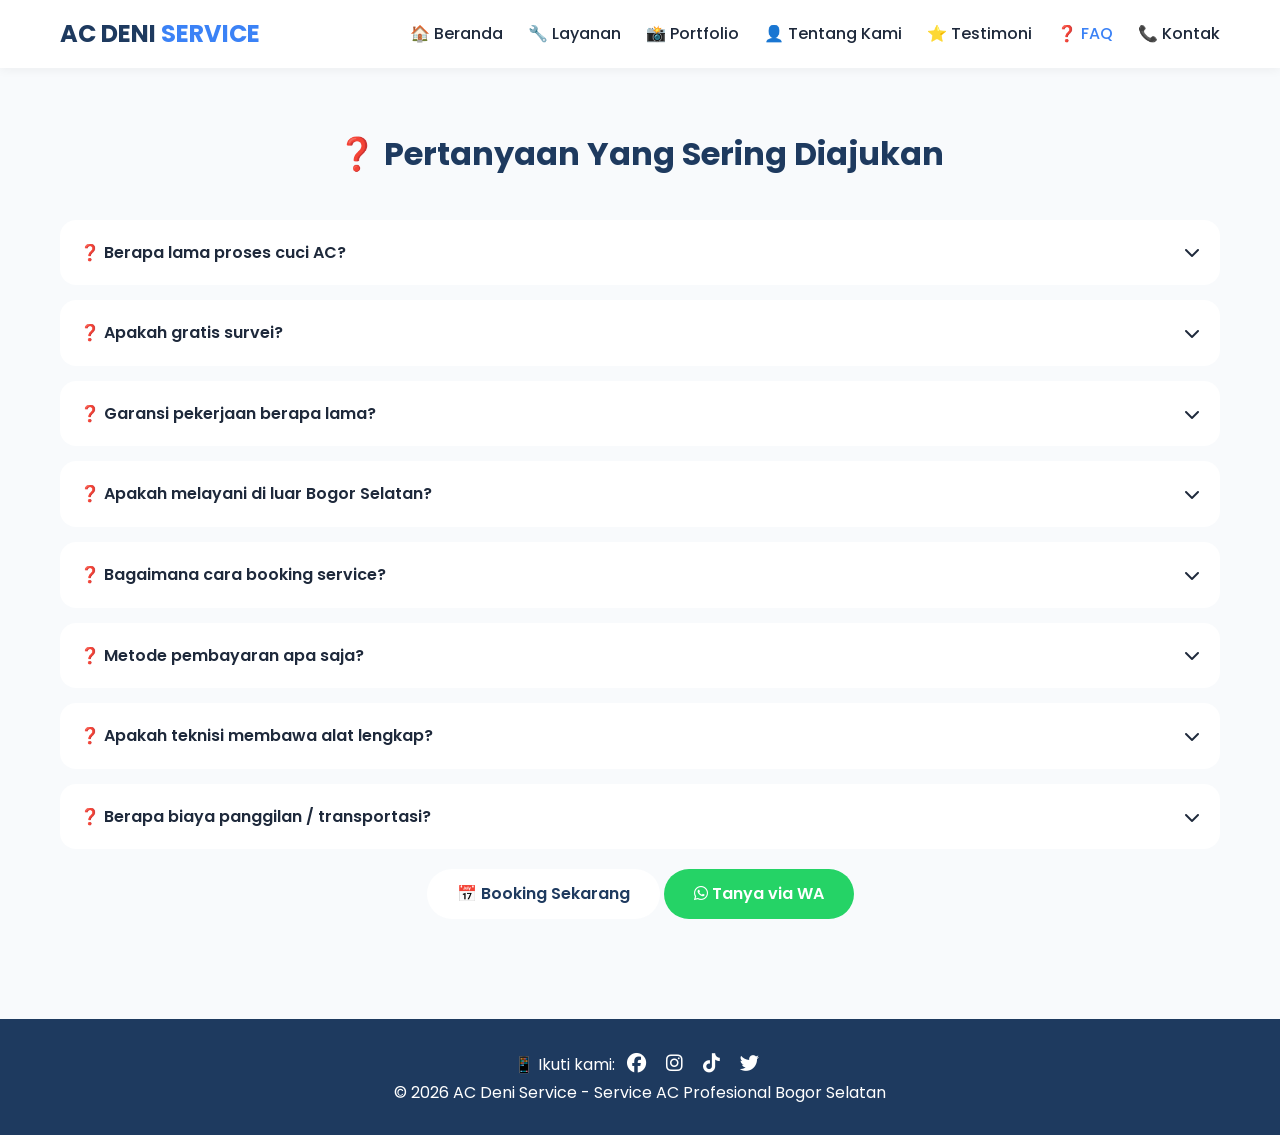
==== faq.html @ 3fc39a79 "first commit" ====
<!DOCTYPE html>
<html lang="id">
<head>
    <meta charset="UTF-8">
    <meta name="viewport" content="width=device-width, initial-scale=1.0">
    <title>FAQ - Pertanyaan Umum Service AC</title>
    <meta name="description" content="Pertanyaan umum seputar service AC: berapa lama proses cuci AC, garansi, biaya survei, dan lainnya.">
    <link href="https://fonts.googleapis.com/css2?family=Poppins:wght@300;400;500;600;700;800&display=swap" rel="stylesheet">
    <link rel="stylesheet" href="https://cdnjs.cloudflare.com/ajax/libs/font-awesome/6.5.1/css/all.min.css">
    <link rel="stylesheet" href="css/style.css">
</head>
<body>

<nav class="navbar">
    <div class="nav-container">
        <a href="index.html" class="logo">AC DENI <span>SERVICE</span></a>
        <div class="menu-toggle" id="menuToggle">
            <i class="fas fa-bars"></i>
        </div>
        <ul class="nav-menu" id="navMenu">
            <li><a href="index.html">🏠 Beranda</a></li>
            <li><a href="layanan.html">🔧 Layanan</a></li>
            <li><a href="portfolio.html">📸 Portfolio</a></li>
            <li><a href="tentang.html">👤 Tentang Kami</a></li>
            <li><a href="testimoni.html">⭐ Testimoni</a></li>
            <li><a href="faq.html" class="active">❓ FAQ</a></li>
            <li><a href="kontak.html">📞 Kontak</a></li>
        </ul>
    </div>
</nav>

<section class="section">
    <div class="container">
        <h2 class="section-title">❓ Pertanyaan Yang Sering Diajukan</h2>
        
        <div class="faq-item">
            <div class="faq-question">
                <span>❓ Berapa lama proses cuci AC?</span>
                <i class="fas fa-chevron-down"></i>
            </div>
            <div class="faq-answer">
                <p>Proses cuci AC biasanya memakan waktu sekitar 30-45 menit per unit, tergantung kondisi dan tingkat kekotoran AC.</p>
            </div>
        </div>
        
        <div class="faq-item">
            <div class="faq-question">
                <span>❓ Apakah gratis survei?</span>
                <i class="fas fa-chevron-down"></i>
            </div>
            <div class="faq-answer">
                <p>✅ Ya, survei dan konsultasi GRATIS untuk wilayah Bogor Selatan. Teknisi kami akan datang untuk mengecek kondisi AC Anda.</p>
            </div>
        </div>
        
        <div class="faq-item">
            <div class="faq-question">
                <span>❓ Garansi pekerjaan berapa lama?</span>
                <i class="fas fa-chevron-down"></i>
            </div>
            <div class="faq-answer">
                <p>Kami memberikan garansi 7 hari untuk setiap pekerjaan service yang kami lakukan. Jika ada masalah yang sama dalam 7 hari, kami akan perbaiki GRATIS.</p>
            </div>
        </div>
        
        <div class="faq-item">
            <div class="faq-question">
                <span>❓ Apakah melayani di luar Bogor Selatan?</span>
                <i class="fas fa-chevron-down"></i>
            </div>
            <div class="faq-answer">
                <p>Saat ini kami fokus melayani wilayah Bogor Selatan. Untuk wilayah luar, silakan hubungi kami terlebih dahulu untuk mengecek ketersediaan jadwal.</p>
            </div>
        </div>
        
        <div class="faq-item">
            <div class="faq-question">
                <span>❓ Bagaimana cara booking service?</span>
                <i class="fas fa-chevron-down"></i>
            </div>
            <div class="faq-answer">
                <p>Anda bisa booking melalui form di halaman <a href="kontak.html">Kontak</a> atau langsung chat WhatsApp kami. Isi data lengkap, dan admin akan mengkonfirmasi dalam 15 menit.</p>
            </div>
        </div>
        
        <div class="faq-item">
            <div class="faq-question">
                <span>❓ Metode pembayaran apa saja?</span>
                <i class="fas fa-chevron-down"></i>
            </div>
            <div class="faq-answer">
                <p>Kami menerima pembayaran tunai, transfer bank (BCA, Mandiri, BRI), dan QRIS (Dana, OVO, Gopay, LinkAja).</p>
            </div>
        </div>
        
        <div class="faq-item">
            <div class="faq-question">
                <span>❓ Apakah teknisi membawa alat lengkap?</span>
                <i class="fas fa-chevron-down"></i>
            </div>
            <div class="faq-answer">
                <p>✅ Ya, teknisi kami selalu membawa peralatan lengkap dan modern untuk menangani berbagai masalah AC.</p>
            </div>
        </div>
        
        <div class="faq-item">
            <div class="faq-question">
                <span>❓ Berapa biaya panggilan / transportasi?</span>
                <i class="fas fa-chevron-down"></i>
            </div>
            <div class="faq-answer">
                <p>Untuk wilayah Bogor Selatan, TIDAK ADA biaya panggilan atau transportasi. Harga yang tertera sudah termasuk semuanya.</p>
            </div>
        </div>
        
        <div class="text-center mt-20">
            <a href="kontak.html" class="btn btn-primary">📅 Booking Sekarang</a>
            <a href="https://wa.me/6281234567890" class="btn btn-wa"><i class="fab fa-whatsapp"></i> Tanya via WA</a>
        </div>
    </div>
</section>

<footer class="footer">
    <div class="container">
        <p>📱 Ikuti kami: 
            <a href="#"><i class="fab fa-facebook"></i></a>
            <a href="#"><i class="fab fa-instagram"></i></a>
            <a href="#"><i class="fab fa-tiktok"></i></a>
            <a href="#"><i class="fab fa-twitter"></i></a>
        </p>
        <p>© 2026 AC Deni Service - Service AC Profesional Bogor Selatan</p>
    </div>
</footer>

<script src="js/main.js"></script>
</body>
</html>
---- css/style.css ----
/* ========== GLOBAL STYLES ========== */
* {
    margin: 0;
    padding: 0;
    box-sizing: border-box;
}

body {
    font-family: 'Poppins', sans-serif;
    background-color: #F8FAFC;
    color: #1E293B;
    line-height: 1.6;
}

/* Warna sesuai spesifikasi */
:root {
    --primary: #1E3A5F;
    --secondary: #3B82F6;
    --accent: #10B981;
    --bg-light: #F8FAFC;
    --text-dark: #1E293B;
    --white: #ffffff;
    --gray: #64748B;
    --danger: #EF4444;
    --warning: #F59E0B;
}

/* Container responsive */
.container {
    max-width: 1200px;
    margin: 0 auto;
    padding: 0 20px;
}

/* ========== NAVBAR ========== */
.navbar {
    background: var(--white);
    box-shadow: 0 2px 10px rgba(0,0,0,0.05);
    position: sticky;
    top: 0;
    z-index: 1000;
}

.nav-container {
    display: flex;
    justify-content: space-between;
    align-items: center;
    padding: 15px 20px;
    max-width: 1200px;
    margin: 0 auto;
}

.logo {
    font-size: 1.5rem;
    font-weight: 700;
    color: var(--primary);
    text-decoration: none;
}

.logo span {
    color: var(--secondary);
}

/* Menu Desktop */
.nav-menu {
    display: flex;
    gap: 25px;
    list-style: none;
}

.nav-menu a {
    text-decoration: none;
    color: var(--text-dark);
    font-weight: 500;
    transition: color 0.3s;
}

.nav-menu a:hover,
.nav-menu a.active {
    color: var(--secondary);
}

/* Menu Toggle (Mobile) */
.menu-toggle {
    display: none;
    font-size: 1.8rem;
    cursor: pointer;
    color: var(--primary);
}

/* ========== HERO SECTION ========== */
.hero {
    background: linear-gradient(135deg, var(--primary) 0%, var(--secondary) 100%);
    color: white;
    padding: 80px 0;
    text-align: center;
}

.hero h1 {
    font-size: 2.5rem;
    margin-bottom: 15px;
}

.hero .tagline {
    font-size: 1.2rem;
    margin-bottom: 30px;
    opacity: 0.95;
}

.features {
    display: flex;
    justify-content: center;
    gap: 30px;
    flex-wrap: wrap;
    margin: 30px 0;
}

.features li {
    list-style: none;
    display: flex;
    align-items: center;
    gap: 8px;
}

.features i {
    color: var(--accent);
}

/* ========== BUTTONS ========== */
.btn-group {
    display: flex;
    gap: 15px;
    justify-content: center;
    flex-wrap: wrap;
}

.btn {
    padding: 12px 30px;
    border-radius: 50px;
    text-decoration: none;
    font-weight: 600;
    transition: transform 0.3s, box-shadow 0.3s;
    display: inline-block;
    border: none;
    cursor: pointer;
    font-family: 'Poppins', sans-serif;
}

.btn:hover {
    transform: translateY(-2px);
    box-shadow: 0 5px 20px rgba(0,0,0,0.2);
}

.btn-primary {
    background: var(--white);
    color: var(--primary);
}

.btn-wa {
    background: #25D366;
    color: white;
}

.btn-secondary {
    background: var(--secondary);
    color: white;
}

/* ========== SECTION UMUM ========== */
.section {
    padding: 60px 0;
}

.section-title {
    text-align: center;
    font-size: 2rem;
    margin-bottom: 40px;
    color: var(--primary);
}

.section-subtitle {
    text-align: center;
    color: var(--gray);
    margin-bottom: 40px;
}

/* ========== CARDS ========== */
.grid-3 {
    display: grid;
    grid-template-columns: repeat(auto-fit, minmax(300px, 1fr));
    gap: 25px;
}

.grid-4 {
    display: grid;
    grid-template-columns: repeat(auto-fit, minmax(250px, 1fr));
    gap: 25px;
}

.card {
    background: var(--white);
    border-radius: 20px;
    padding: 25px;
    box-shadow: 0 10px 25px -5px rgba(0,0,0,0.05);
    transition: transform 0.3s;
}

.card:hover {
    transform: translateY(-5px);
}

/* ========== FORM STYLES ========== */
.form-group {
    margin-bottom: 20px;
}

.form-group label {
    display: block;
    margin-bottom: 8px;
    font-weight: 500;
}

.form-group input,
.form-group select,
.form-group textarea {
    width: 100%;
    padding: 12px 15px;
    border: 1px solid #e2e8f0;
    border-radius: 12px;
    font-family: 'Poppins', sans-serif;
    transition: border-color 0.3s;
}

.form-group input:focus,
.form-group select:focus,
.form-group textarea:focus {
    outline: none;
    border-color: var(--secondary);
}

.checkbox-group {
    display: flex;
    flex-wrap: wrap;
    gap: 15px;
    margin-top: 10px;
}

.checkbox-group label {
    display: flex;
    align-items: center;
    gap: 8px;
    font-weight: normal;
}

/* ========== SERVICE CHIPS (TOGGLE BUTTON MODERN) ========== */
.services-chips {
    display: flex;
    flex-wrap: wrap;
    gap: 12px;
    margin-top: 8px;
}

.service-chip {
    display: inline-flex;
    align-items: center;
    gap: 8px;
    background: #f1f3f4;
    border: 2px solid #e0e0e0;
    border-radius: 48px;
    padding: 10px 18px;
    font-size: 0.85rem;
    font-weight: 500;
    color: #2d3436;
    cursor: pointer;
    transition: all 0.2s ease;
    font-family: 'Poppins', sans-serif;
}

.service-chip:hover {
    background: #e8f0fe;
    border-color: var(--secondary);
    transform: translateY(-2px);
}

.service-chip.active {
    background: linear-gradient(135deg, #10B981, #059669);
    border-color: #10B981;
    color: white;
    box-shadow: 0 4px 12px rgba(16,185,129,0.3);
}

.service-chip.active .chip-price {
    color: #e0f7f5;
}

.service-chip .chip-icon {
    font-size: 1.1rem;
}

.service-chip .chip-text {
    font-weight: 600;
}

.service-chip .chip-price {
    font-size: 0.7rem;
    padding: 2px 8px;
    background: rgba(0,0,0,0.08);
    border-radius: 20px;
    font-weight: 500;
}

.service-chip.active .chip-price {
    background: rgba(255,255,255,0.2);
}

/* ========== PORTFOLIO GRID ========== */
.portfolio-grid {
    display: grid;
    grid-template-columns: repeat(auto-fit, minmax(280px, 1fr));
    gap: 25px;
}

.portfolio-item {
    position: relative;
    border-radius: 20px;
    overflow: hidden;
    cursor: pointer;
}

.portfolio-item img {
    width: 100%;
    height: 250px;
    object-fit: cover;
    transition: transform 0.3s;
}

.portfolio-item:hover img {
    transform: scale(1.05);
}

.portfolio-overlay {
    position: absolute;
    bottom: 0;
    left: 0;
    right: 0;
    background: linear-gradient(transparent, rgba(0,0,0,0.7));
    padding: 20px;
    color: white;
    transform: translateY(100%);
    transition: transform 0.3s;
}

.portfolio-item:hover .portfolio-overlay {
    transform: translateY(0);
}

/* ========== MODAL LIGHTBOX ========== */
.modal {
    display: none;
    position: fixed;
    top: 0;
    left: 0;
    width: 100%;
    height: 100%;
    background: rgba(0,0,0,0.9);
    z-index: 2000;
    cursor: pointer;
}

.modal img {
    position: absolute;
    top: 50%;
    left: 50%;
    transform: translate(-50%, -50%);
    max-width: 90%;
    max-height: 90%;
    object-fit: contain;
}

.modal-close {
    position: absolute;
    top: 20px;
    right: 35px;
    color: white;
    font-size: 40px;
    cursor: pointer;
}

/* ========== FAQ ACCORDION ========== */
.faq-item {
    background: var(--white);
    border-radius: 16px;
    margin-bottom: 15px;
    overflow: hidden;
}

.faq-question {
    padding: 20px;
    font-weight: 600;
    cursor: pointer;
    display: flex;
    justify-content: space-between;
    align-items: center;
    background: var(--white);
}

.faq-question:hover {
    background: #f8fafc;
}

.faq-question i {
    transition: transform 0.3s;
}

.faq-answer {
    padding: 0 20px;
    max-height: 0;
    overflow: hidden;
    transition: max-height 0.3s ease;
}

.faq-item.active .faq-answer {
    padding: 0 20px 20px 20px;
    max-height: 300px;
}

.faq-item.active .faq-question i {
    transform: rotate(180deg);
}

/* ========== TESTIMONI ========== */
.testimoni-card {
    text-align: center;
}

.testimoni-stars {
    color: #FBBF24;
    margin-bottom: 15px;
}

.testimoni-text {
    font-style: italic;
    margin-bottom: 15px;
}

.testimoni-name {
    font-weight: 600;
    color: var(--primary);
}

/* ========== KALKULATOR ========== */
.kalkulator {
    background: linear-gradient(135deg, var(--primary), var(--secondary));
    color: white;
    padding: 30px;
    border-radius: 24px;
    margin-top: 30px;
}

.kalkulator select,
.kalkulator .result {
    background: white;
    color: var(--text-dark);
    border-radius: 12px;
}

.kalkulator .result {
    padding: 15px;
    text-align: center;
    font-size: 1.5rem;
    font-weight: bold;
    margin-top: 15px;
}

/* ========== AREA LIST ========== */
.area-list {
    display: grid;
    grid-template-columns: repeat(auto-fit, minmax(150px, 1fr));
    gap: 10px;
    margin-top: 20px;
}

.area-item {
    background: #e2e8f0;
    padding: 8px 12px;
    border-radius: 20px;
    text-align: center;
    font-size: 0.9rem;
}

/* ========== FOOTER ========== */
.footer {
    background: var(--primary);
    color: white;
    text-align: center;
    padding: 30px 0;
    margin-top: 40px;
}

.footer a {
    color: white;
    margin: 0 8px;
    font-size: 1.2rem;
}

/* ========== RESPONSIVE ========== */
@media (max-width: 768px) {
    .menu-toggle {
        display: block;
    }
    
    .nav-menu {
        display: none;
        flex-direction: column;
        position: absolute;
        top: 70px;
        left: 0;
        right: 0;
        background: var(--white);
        padding: 20px;
        box-shadow: 0 10px 20px rgba(0,0,0,0.1);
    }
    
    .nav-menu.active {
        display: flex;
    }
    
    .hero h1 {
        font-size: 1.8rem;
    }
    
    .hero .tagline {
        font-size: 1rem;
    }
    
    .features {
        flex-direction: column;
        align-items: center;
        gap: 12px;
    }
    
    .btn-group {
        flex-direction: column;
        align-items: center;
    }
    
    .btn {
        width: 80%;
        text-align: center;
    }
    
    .section-title {
        font-size: 1.5rem;
    }
    
    .grid-3, .grid-4 {
        grid-template-columns: 1fr;
    }
}

@media (max-width: 600px) {
    .service-chip {
        padding: 8px 14px;
        font-size: 0.75rem;
    }
    
    .service-chip .chip-icon {
        font-size: 1rem;
    }
    
    .service-chip .chip-price {
        font-size: 0.65rem;
        padding: 2px 6px;
    }
}

@media (max-width: 480px) {
    .container {
        padding: 0 15px;
    }
    
    .hero {
        padding: 50px 0;
    }
}

/* ========== UTILITY ========== */
.text-center { text-align: center; }
.mt-20 { margin-top: 20px; }
.mb-20 { margin-bottom: 20px; }
.text-primary { color: var(--primary); }
.text-secondary { color: var(--secondary); }
.bg-white { background: var(--white); }
.rounded-xl { border-radius: 16px; }

html {
    scroll-behavior: smooth;
}
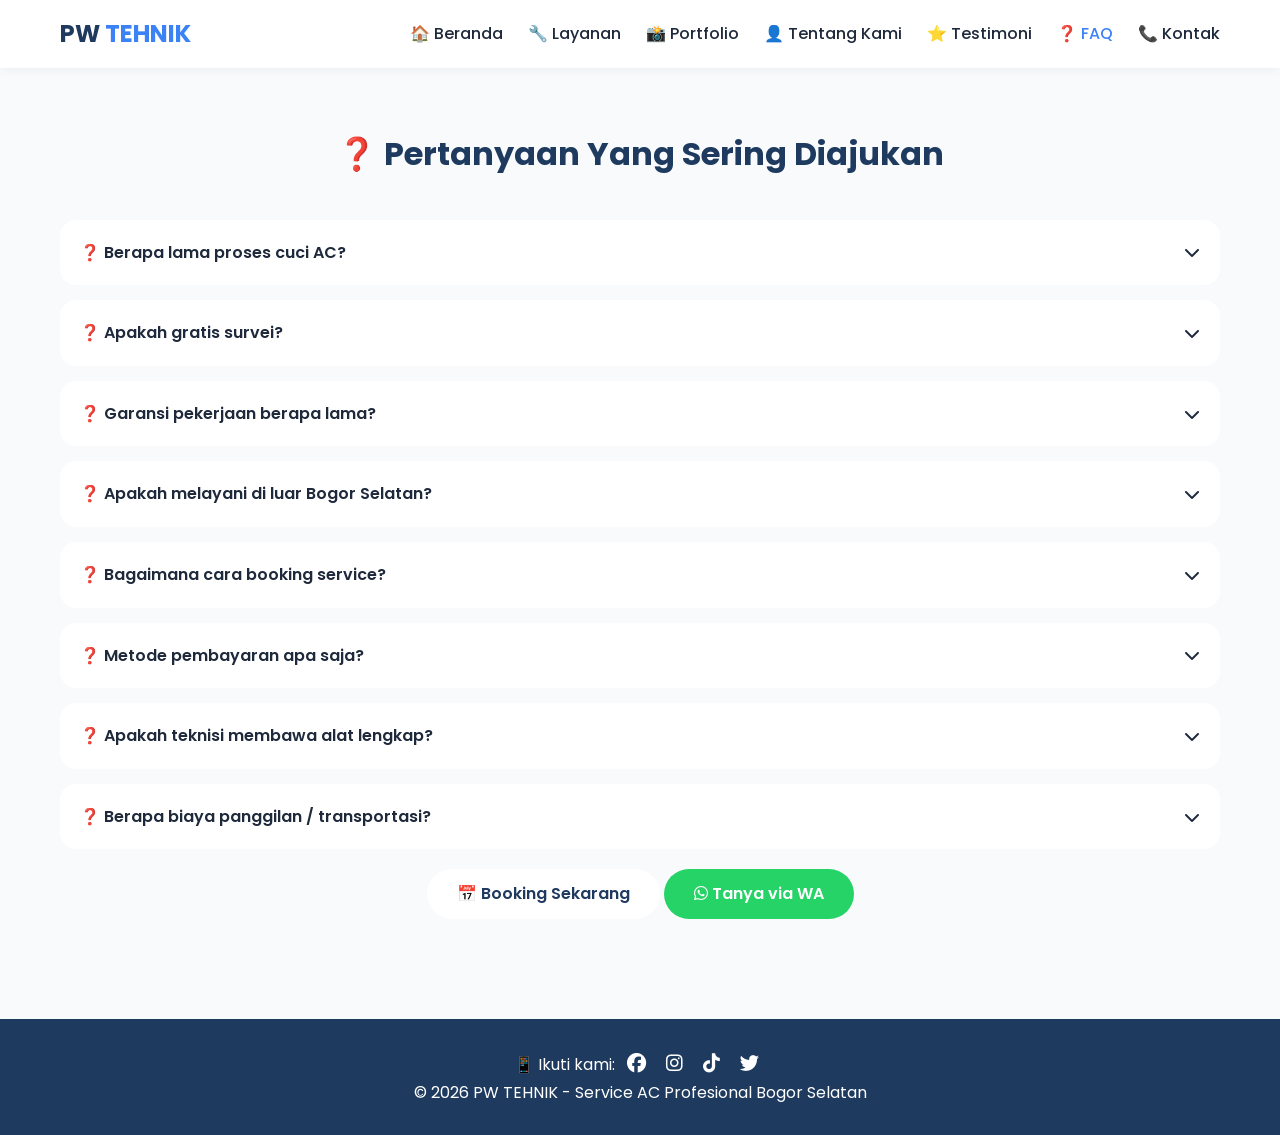
==== commit 04a8e8ea: "ubah logo" ====
--- a/faq.html
+++ b/faq.html
@@ -13,7 +13,7 @@
 
 <nav class="navbar">
     <div class="nav-container">
-        <a href="index.html" class="logo">AC DENI <span>SERVICE</span></a>
+        <a href="index.html" class="logo">PW <span>TEHNIK</span></a>
         <div class="menu-toggle" id="menuToggle">
             <i class="fas fa-bars"></i>
         </div>
@@ -128,7 +128,7 @@
             <a href="#"><i class="fab fa-tiktok"></i></a>
             <a href="#"><i class="fab fa-twitter"></i></a>
         </p>
-        <p>© 2026 AC Deni Service - Service AC Profesional Bogor Selatan</p>
+        <p>© 2026 PW TEHNIK - Service AC Profesional Bogor Selatan</p>
     </div>
 </footer>
 
--- a/css/style.css
+++ b/css/style.css
@@ -595,4 +595,148 @@
 
 html {
     scroll-behavior: smooth;
+}
+
+/* ========== TAMBAHAN UNTUK HALAMAN LAYANAN ========== */
+
+/* Card layanan yang bisa diklik */
+.service-card-clickable {
+    cursor: pointer;
+    transition: all 0.3s ease;
+}
+
+.service-card-clickable:hover {
+    transform: translateY(-8px);
+    box-shadow: 0 20px 30px -10px rgba(0,0,0,0.15);
+    border-bottom: 3px solid var(--accent);
+}
+
+/* Badge kategori layanan */
+.service-badge {
+    display: inline-block;
+    background: var(--secondary);
+    color: white;
+    font-size: 0.7rem;
+    padding: 3px 10px;
+    border-radius: 20px;
+    margin-top: 8px;
+}
+
+/* Filter buttons */
+.filter-buttons {
+    display: flex;
+    flex-wrap: wrap;
+    justify-content: center;
+    gap: 12px;
+    margin-bottom: 40px;
+}
+
+.filter-btn {
+    background: #e2e8f0;
+    border: none;
+    padding: 8px 20px;
+    border-radius: 30px;
+    font-family: 'Poppins', sans-serif;
+    font-weight: 500;
+    cursor: pointer;
+    transition: all 0.3s;
+    color: var(--text-dark);
+}
+
+.filter-btn.active {
+    background: var(--secondary);
+    color: white;
+}
+
+.filter-btn:hover {
+    background: var(--primary);
+    color: white;
+}
+
+/* Modal Popup */
+.price-modal {
+    display: none;
+    position: fixed;
+    top: 0;
+    left: 0;
+    width: 100%;
+    height: 100%;
+    background: rgba(0,0,0,0.8);
+    z-index: 3000;
+    justify-content: center;
+    align-items: center;
+    backdrop-filter: blur(5px);
+}
+
+.price-modal-content {
+    background: white;
+    border-radius: 32px;
+    padding: 40px 30px;
+    max-width: 400px;
+    width: 90%;
+    text-align: center;
+    animation: modalPop 0.3s ease;
+    position: relative;
+}
+
+@keyframes modalPop {
+    from {
+        transform: scale(0.8);
+        opacity: 0;
+    }
+    to {
+        transform: scale(1);
+        opacity: 1;
+    }
+}
+
+.price-modal-close {
+    position: absolute;
+    top: 15px;
+    right: 20px;
+    font-size: 28px;
+    cursor: pointer;
+    color: var(--gray);
+    transition: color 0.2s;
+}
+
+.price-modal-close:hover {
+    color: var(--danger);
+}
+
+.price-modal-icon {
+    font-size: 4rem;
+    margin-bottom: 15px;
+}
+
+.price-modal-content h3 {
+    font-size: 1.5rem;
+    color: var(--primary);
+    margin-bottom: 15px;
+}
+
+.price-modal-price {
+    font-size: 2rem;
+    font-weight: 700;
+    color: var(--accent);
+    margin-bottom: 20px;
+}
+
+.price-modal-content p {
+    color: var(--gray);
+    line-height: 1.6;
+    margin-bottom: 10px;
+}
+
+/* Responsive modal */
+@media (max-width: 480px) {
+    .price-modal-content {
+        padding: 30px 20px;
+    }
+    .price-modal-price {
+        font-size: 1.5rem;
+    }
+    .price-modal-icon {
+        font-size: 3rem;
+    }
 }
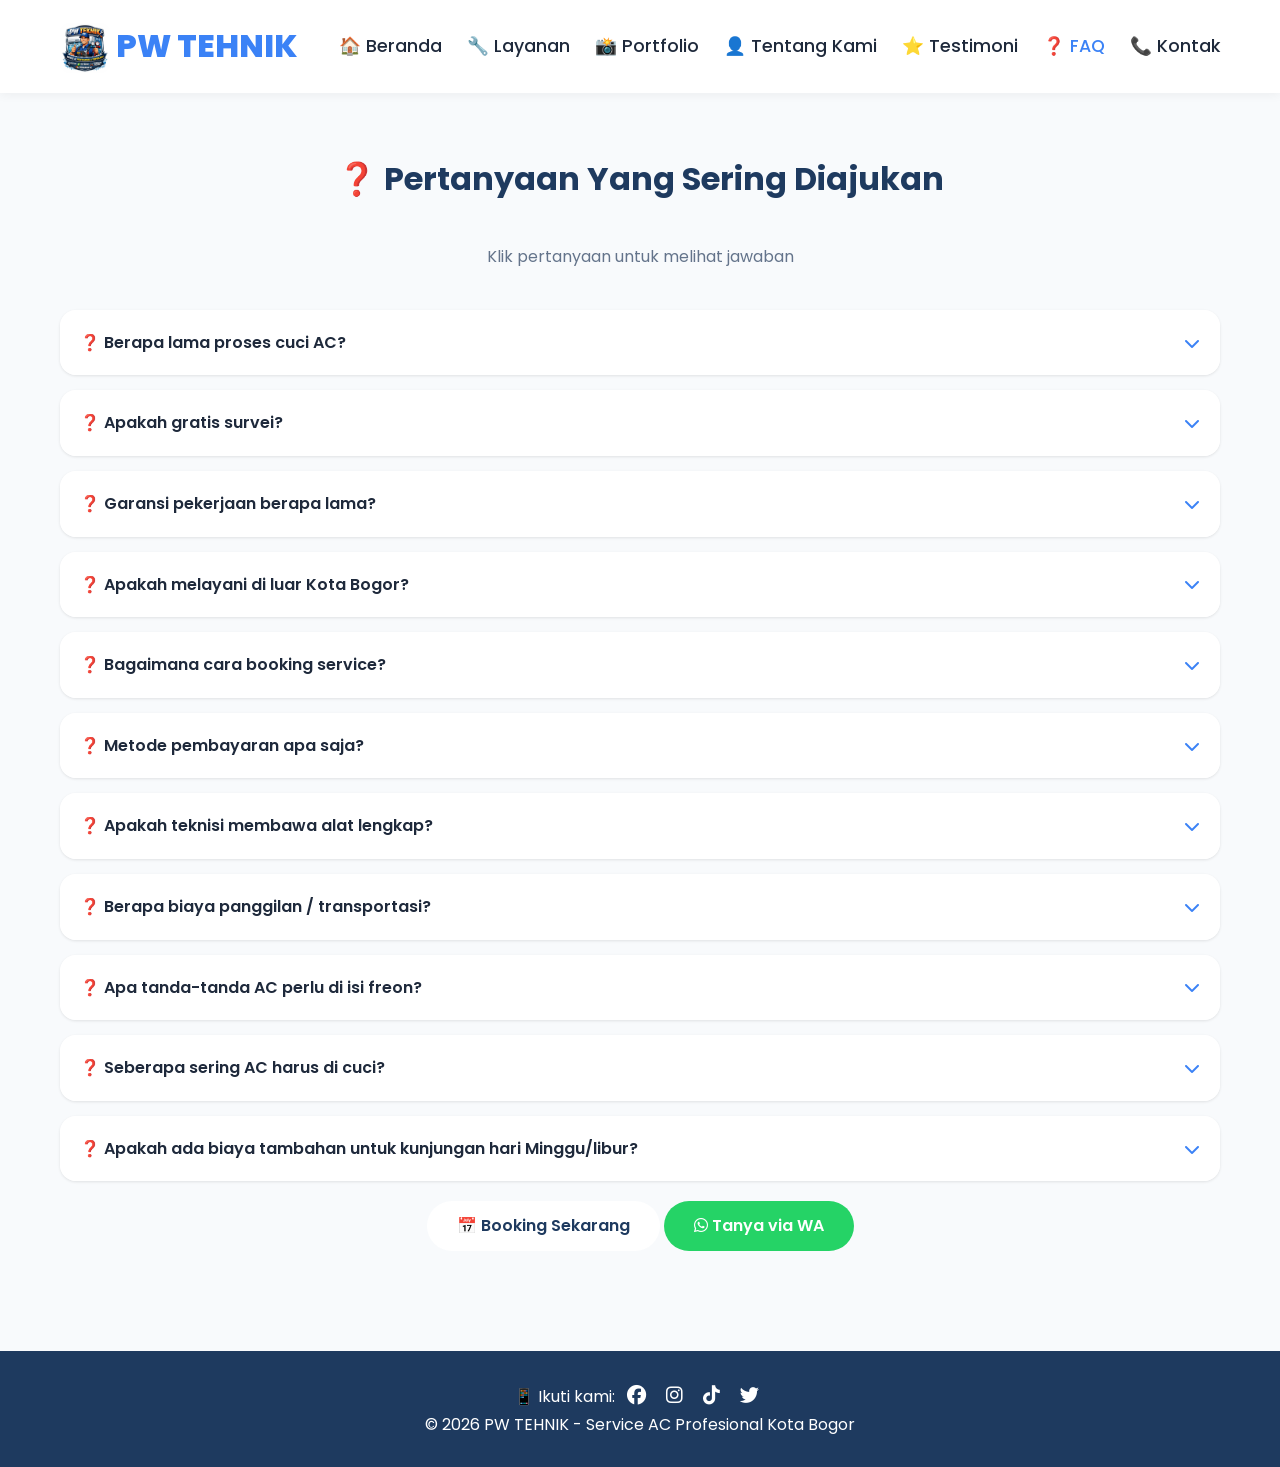
==== commit fe0c2da7: "change1" ====
--- a/faq.html
+++ b/faq.html
@@ -3,8 +3,14 @@
 <head>
     <meta charset="UTF-8">
     <meta name="viewport" content="width=device-width, initial-scale=1.0">
-    <title>FAQ - Pertanyaan Umum Service AC</title>
-    <meta name="description" content="Pertanyaan umum seputar service AC: berapa lama proses cuci AC, garansi, biaya survei, dan lainnya.">
+    <title>FAQ - Pertanyaan Umum Service AC | PW TEHNIK</title>
+    <meta name="description" content="Pertanyaan umum seputar service AC: berapa lama proses cuci AC, garansi, biaya survei, dan lainnya. Konsultasi gratis.">
+    <meta name="keywords" content="FAQ service AC, pertanyaan service AC, tips AC, konsultasi AC Bogor">
+    
+    <!-- Favicon -->
+    <link rel="icon" type="image/jpeg" href="assets/logo.jpeg">
+    <link rel="shortcut icon" href="assets/logo.jpeg" type="image/x-icon">
+    
     <link href="https://fonts.googleapis.com/css2?family=Poppins:wght@300;400;500;600;700;800&display=swap" rel="stylesheet">
     <link rel="stylesheet" href="https://cdnjs.cloudflare.com/ajax/libs/font-awesome/6.5.1/css/all.min.css">
     <link rel="stylesheet" href="css/style.css">
@@ -13,7 +19,10 @@
 
 <nav class="navbar">
     <div class="nav-container">
-        <a href="index.html" class="logo">PW <span>TEHNIK</span></a>
+        <a href="index.html" class="logo">
+            <img src="assets/logo.jpeg" alt="Logo PW TEHNIK" style="height: 45px; vertical-align: middle; border-radius: 10px;">
+            <span>PW TEHNIK</span>
+        </a>
         <div class="menu-toggle" id="menuToggle">
             <i class="fas fa-bars"></i>
         </div>
@@ -32,87 +41,137 @@
 <section class="section">
     <div class="container">
         <h2 class="section-title">❓ Pertanyaan Yang Sering Diajukan</h2>
-        
-        <div class="faq-item">
-            <div class="faq-question">
+        <p style="text-align: center; margin-bottom: 40px; color: var(--gray);">Klik pertanyaan untuk melihat jawaban</p>
+
+        <!-- FAQ 1 -->
+        <div class="faq-item">
+            <div class="faq-question" onclick="this.parentElement.classList.toggle('active')">
                 <span>❓ Berapa lama proses cuci AC?</span>
                 <i class="fas fa-chevron-down"></i>
             </div>
             <div class="faq-answer">
-                <p>Proses cuci AC biasanya memakan waktu sekitar 30-45 menit per unit, tergantung kondisi dan tingkat kekotoran AC.</p>
-            </div>
-        </div>
-        
-        <div class="faq-item">
-            <div class="faq-question">
+                <p>Proses cuci AC biasanya memakan waktu sekitar 30-45 menit per unit, tergantung kondisi dan tingkat kekotoran AC. Untuk AC yang sangat kotor bisa memakan waktu hingga 60 menit.</p>
+            </div>
+        </div>
+
+        <!-- FAQ 2 -->
+        <div class="faq-item">
+            <div class="faq-question" onclick="this.parentElement.classList.toggle('active')">
                 <span>❓ Apakah gratis survei?</span>
                 <i class="fas fa-chevron-down"></i>
             </div>
             <div class="faq-answer">
-                <p>✅ Ya, survei dan konsultasi GRATIS untuk wilayah Bogor Selatan. Teknisi kami akan datang untuk mengecek kondisi AC Anda.</p>
-            </div>
-        </div>
-        
-        <div class="faq-item">
-            <div class="faq-question">
+                <p>✅ Ya, survei dan konsultasi GRATIS untuk wilayah Kota Bogor. Teknisi kami akan datang untuk mengecek kondisi AC Anda tanpa dikenakan biaya apapun.</p>
+            </div>
+        </div>
+
+        <!-- FAQ 3 -->
+        <div class="faq-item">
+            <div class="faq-question" onclick="this.parentElement.classList.toggle('active')">
                 <span>❓ Garansi pekerjaan berapa lama?</span>
                 <i class="fas fa-chevron-down"></i>
             </div>
             <div class="faq-answer">
-                <p>Kami memberikan garansi 7 hari untuk setiap pekerjaan service yang kami lakukan. Jika ada masalah yang sama dalam 7 hari, kami akan perbaiki GRATIS.</p>
-            </div>
-        </div>
-        
-        <div class="faq-item">
-            <div class="faq-question">
-                <span>❓ Apakah melayani di luar Bogor Selatan?</span>
-                <i class="fas fa-chevron-down"></i>
-            </div>
-            <div class="faq-answer">
-                <p>Saat ini kami fokus melayani wilayah Bogor Selatan. Untuk wilayah luar, silakan hubungi kami terlebih dahulu untuk mengecek ketersediaan jadwal.</p>
-            </div>
-        </div>
-        
-        <div class="faq-item">
-            <div class="faq-question">
+                <p>Kami memberikan garansi 7 hari untuk setiap pekerjaan service yang kami lakukan. Jika ada masalah yang sama dalam 7 hari setelah service, kami akan perbaiki GRATIS tanpa biaya tambahan.</p>
+            </div>
+        </div>
+
+        <!-- FAQ 4 -->
+        <div class="faq-item">
+            <div class="faq-question" onclick="this.parentElement.classList.toggle('active')">
+                <span>❓ Apakah melayani di luar Kota Bogor?</span>
+                <i class="fas fa-chevron-down"></i>
+            </div>
+            <div class="faq-answer">
+                <p>Saat ini kami fokus melayani wilayah Kota Bogor. Untuk wilayah luar seperti Kabupaten Bogor (Cibinong, Citeureup, dll), silakan hubungi kami terlebih dahulu untuk mengecek ketersediaan jadwal dan biaya tambahan transportasi.</p>
+            </div>
+        </div>
+
+        <!-- FAQ 5 -->
+        <div class="faq-item">
+            <div class="faq-question" onclick="this.parentElement.classList.toggle('active')">
                 <span>❓ Bagaimana cara booking service?</span>
                 <i class="fas fa-chevron-down"></i>
             </div>
             <div class="faq-answer">
-                <p>Anda bisa booking melalui form di halaman <a href="kontak.html">Kontak</a> atau langsung chat WhatsApp kami. Isi data lengkap, dan admin akan mengkonfirmasi dalam 15 menit.</p>
-            </div>
-        </div>
-        
-        <div class="faq-item">
-            <div class="faq-question">
+                <p>Anda bisa booking melalui form di halaman <a href="kontak.html">Kontak</a> atau langsung chat WhatsApp kami di nomor yang tersedia. Isi data lengkap (nama, alamat, jenis layanan), dan admin akan mengkonfirmasi dalam 15 menit.</p>
+            </div>
+        </div>
+
+        <!-- FAQ 6 -->
+        <div class="faq-item">
+            <div class="faq-question" onclick="this.parentElement.classList.toggle('active')">
                 <span>❓ Metode pembayaran apa saja?</span>
                 <i class="fas fa-chevron-down"></i>
             </div>
             <div class="faq-answer">
-                <p>Kami menerima pembayaran tunai, transfer bank (BCA, Mandiri, BRI), dan QRIS (Dana, OVO, Gopay, LinkAja).</p>
-            </div>
-        </div>
-        
-        <div class="faq-item">
-            <div class="faq-question">
+                <p>Kami menerima pembayaran:<br>
+                • Tunai (cash)<br>
+                • Transfer bank (BCA, Mandiri, BRI, BNI)<br>
+                • QRIS (Dana, OVO, Gopay, ShopeePay, LinkAja)</p>
+            </div>
+        </div>
+
+        <!-- FAQ 7 -->
+        <div class="faq-item">
+            <div class="faq-question" onclick="this.parentElement.classList.toggle('active')">
                 <span>❓ Apakah teknisi membawa alat lengkap?</span>
                 <i class="fas fa-chevron-down"></i>
             </div>
             <div class="faq-answer">
-                <p>✅ Ya, teknisi kami selalu membawa peralatan lengkap dan modern untuk menangani berbagai masalah AC.</p>
-            </div>
-        </div>
-        
-        <div class="faq-item">
-            <div class="faq-question">
+                <p>✅ Ya, teknisi kami selalu membawa peralatan lengkap dan modern (vacuum pump, manifold gauge, tang amper, dll) untuk menangani berbagai masalah AC dengan profesional.</p>
+            </div>
+        </div>
+
+        <!-- FAQ 8 -->
+        <div class="faq-item">
+            <div class="faq-question" onclick="this.parentElement.classList.toggle('active')">
                 <span>❓ Berapa biaya panggilan / transportasi?</span>
                 <i class="fas fa-chevron-down"></i>
             </div>
             <div class="faq-answer">
-                <p>Untuk wilayah Bogor Selatan, TIDAK ADA biaya panggilan atau transportasi. Harga yang tertera sudah termasuk semuanya.</p>
-            </div>
-        </div>
-        
+                <p>Untuk wilayah Kota Bogor, TIDAK ADA biaya panggilan atau transportasi. Harga yang tertera di daftar layanan sudah termasuk semuanya. Untuk luar kota, ada biaya tambahan yang disesuaikan dengan jarak.</p>
+            </div>
+        </div>
+
+        <!-- FAQ 9 -->
+        <div class="faq-item">
+            <div class="faq-question" onclick="this.parentElement.classList.toggle('active')">
+                <span>❓ Apa tanda-tanda AC perlu di isi freon?</span>
+                <i class="fas fa-chevron-down"></i>
+            </div>
+            <div class="faq-answer">
+                <p>Tanda-tanda AC kekurangan freon:<br>
+                • AC tidak dingin seperti biasanya<br>
+                • Terdapat es/bunga es pada pipa AC<br>
+                • Tekanan angin lemah<br>
+                • Kompresor mati hidup (ngetrip)<br>
+                Jika mengalami gejala tersebut, segera hubungi kami.</p>
+            </div>
+        </div>
+
+        <!-- FAQ 10 -->
+        <div class="faq-item">
+            <div class="faq-question" onclick="this.parentElement.classList.toggle('active')">
+                <span>❓ Seberapa sering AC harus di cuci?</span>
+                <i class="fas fa-chevron-down"></i>
+            </div>
+            <div class="faq-answer">
+                <p>Disarankan untuk mencuci AC minimal 3-4 bulan sekali atau 2 kali dalam setahun. Namun jika lingkungan berdebu atau AC sering digunakan, sebaiknya cuci setiap 2-3 bulan sekali untuk menjaga performa dan kesehatan.</p>
+            </div>
+        </div>
+
+        <!-- FAQ 11 -->
+        <div class="faq-item">
+            <div class="faq-question" onclick="this.parentElement.classList.toggle('active')">
+                <span>❓ Apakah ada biaya tambahan untuk kunjungan hari Minggu/libur?</span>
+                <i class="fas fa-chevron-down"></i>
+            </div>
+            <div class="faq-answer">
+                <p>Tidak ada biaya tambahan. Kami melayani service setiap hari termasuk Sabtu, Minggu, dan hari libur nasional dengan harga yang sama. Jadwal fleksibel menyesuaikan dengan pelanggan.</p>
+            </div>
+        </div>
+
         <div class="text-center mt-20">
             <a href="kontak.html" class="btn btn-primary">📅 Booking Sekarang</a>
             <a href="https://wa.me/6281234567890" class="btn btn-wa"><i class="fab fa-whatsapp"></i> Tanya via WA</a>
@@ -128,10 +187,29 @@
             <a href="#"><i class="fab fa-tiktok"></i></a>
             <a href="#"><i class="fab fa-twitter"></i></a>
         </p>
-        <p>© 2026 PW TEHNIK - Service AC Profesional Bogor Selatan</p>
+        <p>© 2026 PW TEHNIK - Service AC Profesional Kota Bogor</p>
     </div>
 </footer>
 
-<script src="js/main.js"></script>
+<script>
+    // ========== MOBILE MENU TOGGLE ==========
+    const menuToggle = document.getElementById('menuToggle');
+    const navMenu = document.getElementById('navMenu');
+    
+    if (menuToggle && navMenu) {
+        menuToggle.addEventListener('click', function() {
+            navMenu.classList.toggle('active');
+        });
+        
+        // Tutup menu saat klik link
+        document.querySelectorAll('.nav-menu a').forEach(function(link) {
+            link.addEventListener('click', function() {
+                navMenu.classList.remove('active');
+            });
+        });
+    }
+    
+    console.log('FAQ page loaded - Accordion siap pakai dengan onclick');
+</script>
 </body>
 </html>
--- a/css/style.css
+++ b/css/style.css
@@ -252,7 +252,7 @@
     font-weight: normal;
 }
 
-/* ========== SERVICE CHIPS (TOGGLE BUTTON MODERN) ========== */
+/* ========== SERVICE CHIPS ========== */
 .services-chips {
     display: flex;
     flex-wrap: wrap;
@@ -387,11 +387,13 @@
 }
 
 /* ========== FAQ ACCORDION ========== */
+/* ========== FAQ ACCORDION - HALUS ========== */
 .faq-item {
     background: var(--white);
     border-radius: 16px;
     margin-bottom: 15px;
     overflow: hidden;
+    box-shadow: 0 1px 3px rgba(0,0,0,0.1);
 }
 
 .faq-question {
@@ -402,6 +404,7 @@
     justify-content: space-between;
     align-items: center;
     background: var(--white);
+    transition: background 0.2s ease;
 }
 
 .faq-question:hover {
@@ -409,23 +412,32 @@
 }
 
 .faq-question i {
-    transition: transform 0.3s;
+    transition: transform 0.3s cubic-bezier(0.4, 0, 0.2, 1);
+    font-size: 1rem;
+    color: var(--secondary);
+}
+
+.faq-item.active .faq-question i {
+    transform: rotate(180deg);
 }
 
 .faq-answer {
-    padding: 0 20px;
     max-height: 0;
     overflow: hidden;
-    transition: max-height 0.3s ease;
+    transition: max-height 0.4s cubic-bezier(0.4, 0, 0.2, 1);
+    padding: 0 20px;
 }
 
 .faq-item.active .faq-answer {
+    max-height: 500px;
     padding: 0 20px 20px 20px;
-    max-height: 300px;
-}
-
-.faq-item.active .faq-question i {
-    transform: rotate(180deg);
+    transition: max-height 0.5s cubic-bezier(0.4, 0, 0.2, 1);
+}
+
+.faq-answer p {
+    margin: 0;
+    line-height: 1.7;
+    color: var(--gray);
 }
 
 /* ========== TESTIMONI ========== */
@@ -598,8 +610,6 @@
 }
 
 /* ========== TAMBAHAN UNTUK HALAMAN LAYANAN ========== */
-
-/* Card layanan yang bisa diklik */
 .service-card-clickable {
     cursor: pointer;
     transition: all 0.3s ease;
@@ -611,7 +621,6 @@
     border-bottom: 3px solid var(--accent);
 }
 
-/* Badge kategori layanan */
 .service-badge {
     display: inline-block;
     background: var(--secondary);
@@ -622,7 +631,6 @@
     margin-top: 8px;
 }
 
-/* Filter buttons */
 .filter-buttons {
     display: flex;
     flex-wrap: wrap;
@@ -653,7 +661,6 @@
     color: white;
 }
 
-/* Modal Popup */
 .price-modal {
     display: none;
     position: fixed;
@@ -728,7 +735,6 @@
     margin-bottom: 10px;
 }
 
-/* Responsive modal */
 @media (max-width: 480px) {
     .price-modal-content {
         padding: 30px 20px;
@@ -739,4 +745,37 @@
     .price-modal-icon {
         font-size: 3rem;
     }
+}
+
+/* ========== NAVBAR DIPERBESAR ========== */
+.navbar {
+    padding: 10px 0;
+}
+
+.nav-container {
+    padding: 10px 20px;
+}
+
+.logo {
+    font-size: 2rem;
+    font-weight: 800;
+}
+
+.logo img {
+    height: 50px !important;
+}
+
+.nav-menu a {
+    font-size: 1.1rem;
+    padding: 8px 0;
+}
+
+@media (max-width: 768px) {
+    .logo {
+        font-size: 1.5rem;
+    }
+    
+    .logo img {
+        height: 40px !important;
+    }
 }
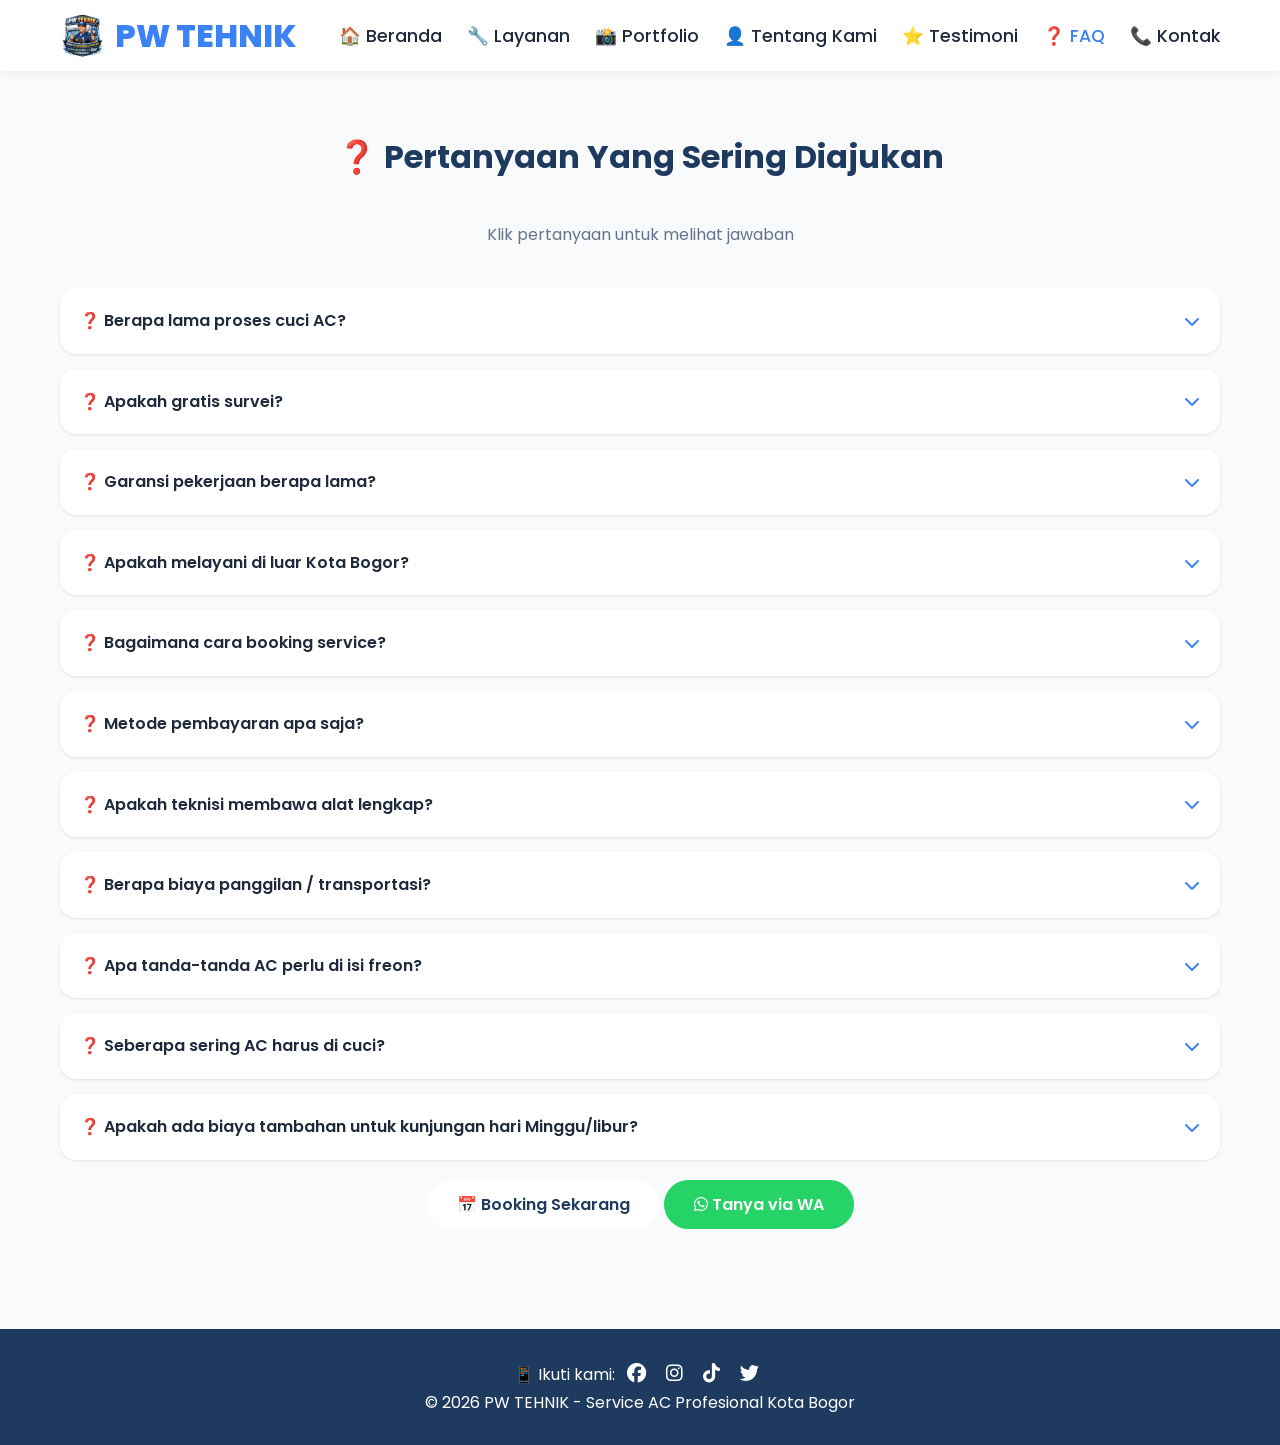
==== commit 3d59398f: "foto dashboard" ====
--- a/faq.html
+++ b/faq.html
@@ -72,7 +72,7 @@
                 <i class="fas fa-chevron-down"></i>
             </div>
             <div class="faq-answer">
-                <p>Kami memberikan garansi 7 hari untuk setiap pekerjaan service yang kami lakukan. Jika ada masalah yang sama dalam 7 hari setelah service, kami akan perbaiki GRATIS tanpa biaya tambahan.</p>
+                <p>Kami memberikan Garansi 30 hari untuk setiap pekerjaan service yang kami lakukan. Jika ada masalah yang sama dalam 7 hari setelah service, kami akan perbaiki GRATIS tanpa biaya tambahan.</p>
             </div>
         </div>
 
--- a/css/style.css
+++ b/css/style.css
@@ -5,14 +5,6 @@
     box-sizing: border-box;
 }
 
-body {
-    font-family: 'Poppins', sans-serif;
-    background-color: #F8FAFC;
-    color: #1E293B;
-    line-height: 1.6;
-}
-
-/* Warna sesuai spesifikasi */
 :root {
     --primary: #1E3A5F;
     --secondary: #3B82F6;
@@ -23,14 +15,30 @@
     --gray: #64748B;
     --danger: #EF4444;
     --warning: #F59E0B;
-}
-
-/* Container responsive */
+    --wa: #25D366;
+}
+
+body {
+    font-family: 'Poppins', sans-serif;
+    background-color: var(--bg-light);
+    color: var(--text-dark);
+    line-height: 1.6;
+}
+
 .container {
     max-width: 1200px;
     margin: 0 auto;
     padding: 0 20px;
 }
+
+/* ========== TYPOGRAPHY ========== */
+.text-center { text-align: center; }
+.mt-20 { margin-top: 20px; }
+.mb-20 { margin-bottom: 20px; }
+.text-primary { color: var(--primary); }
+.text-secondary { color: var(--secondary); }
+.bg-white { background: var(--white); }
+.rounded-xl { border-radius: 16px; }
 
 /* ========== NAVBAR ========== */
 .navbar {
@@ -45,23 +53,30 @@
     display: flex;
     justify-content: space-between;
     align-items: center;
-    padding: 15px 20px;
+    padding: 10px 20px;
     max-width: 1200px;
     margin: 0 auto;
 }
 
 .logo {
-    font-size: 1.5rem;
-    font-weight: 700;
+    display: flex;
+    align-items: center;
+    gap: 10px;
+    font-size: 2rem;
+    font-weight: 800;
     color: var(--primary);
     text-decoration: none;
 }
 
+.logo img {
+    height: 50px;
+    border-radius: 10px;
+}
+
 .logo span {
     color: var(--secondary);
 }
 
-/* Menu Desktop */
 .nav-menu {
     display: flex;
     gap: 25px;
@@ -72,6 +87,7 @@
     text-decoration: none;
     color: var(--text-dark);
     font-weight: 500;
+    font-size: 1.1rem;
     transition: color 0.3s;
 }
 
@@ -80,7 +96,6 @@
     color: var(--secondary);
 }
 
-/* Menu Toggle (Mobile) */
 .menu-toggle {
     display: none;
     font-size: 1.8rem;
@@ -88,42 +103,193 @@
     color: var(--primary);
 }
 
-/* ========== HERO SECTION ========== */
-.hero {
-    background: linear-gradient(135deg, var(--primary) 0%, var(--secondary) 100%);
+/* ========== SLIDER FULL WIDTH ========== */
+.hero-slider-full {
+    width: 100%;
+    background-color: #000;
+    position: relative;
+}
+
+.slider-container-full {
+    position: relative;
+    width: 100%;
+    max-width: 100%;
+    margin: 0 auto;
+    overflow: hidden;
+}
+
+.slider-wrapper-full {
+    position: relative;
+    width: 100%;
+    overflow: hidden;
+}
+
+.slides-full {
+    display: flex;
+    transition: transform 0.5s ease-in-out;
+}
+
+.slide-full {
+    flex: 0 0 100%;
+    position: relative;
+}
+
+.slide-full img {
+    width: 100%;
+    height: 280px;
+    object-fit: cover;
+    display: block;
+}
+
+.slider-btn-full {
+    position: absolute;
+    top: 50%;
+    transform: translateY(-50%);
+    background: rgba(0, 0, 0, 0.6);
     color: white;
-    padding: 80px 0;
+    border: none;
+    width: 40px;
+    height: 40px;
+    border-radius: 50%;
+    cursor: pointer;
+    font-size: 1.2rem;
+    transition: all 0.3s ease;
+    z-index: 10;
+}
+
+.slider-btn-full:hover {
+    background: var(--secondary);
+    transform: translateY(-50%) scale(1.05);
+}
+
+.btn-prev-full {
+    left: 20px;
+}
+
+.btn-next-full {
+    right: 20px;
+}
+
+.dots-full {
+    position: absolute;
+    bottom: 20px;
+    left: 50%;
+    transform: translateX(-50%);
+    display: flex;
+    gap: 10px;
+    z-index: 10;
+}
+
+.dot-full {
+    width: 10px;
+    height: 10px;
+    background: rgba(255, 255, 255, 0.5);
+    border-radius: 50%;
+    cursor: pointer;
+    transition: all 0.3s ease;
+}
+
+.dot-full.active {
+    background: var(--secondary);
+    width: 25px;
+    border-radius: 10px;
+}
+
+/* ========== HERO CONTENT SECTION ========== */
+.hero-content-section {
+    background: linear-gradient(135deg, #1E3A5F 0%, #2D4A6F 100%);
+    padding: 50px 20px;
     text-align: center;
 }
 
-.hero h1 {
+.hero-content-section .hero-badge {
+    display: inline-block;
+    background: rgba(255,255,255,0.15);
+    padding: 6px 18px;
+    border-radius: 50px;
+    font-size: 0.8rem;
+    color: white;
+    margin-bottom: 15px;
+}
+
+.hero-content-section h1 {
     font-size: 2.5rem;
-    margin-bottom: 15px;
-}
-
-.hero .tagline {
-    font-size: 1.2rem;
-    margin-bottom: 30px;
-    opacity: 0.95;
-}
-
-.features {
+    color: white;
+    margin-bottom: 10px;
+}
+
+.hero-content-section .hero-tagline {
+    font-size: 1.1rem;
+    color: #cbd5e1;
+    margin-bottom: 20px;
+}
+
+.hero-content-section .hero-features {
     display: flex;
     justify-content: center;
-    gap: 30px;
+    gap: 25px;
     flex-wrap: wrap;
-    margin: 30px 0;
-}
-
-.features li {
     list-style: none;
+    margin-bottom: 20px;
+}
+
+.hero-content-section .hero-features li {
+    color: white;
     display: flex;
     align-items: center;
     gap: 8px;
 }
 
-.features i {
+.hero-content-section .hero-features i {
     color: var(--accent);
+    font-size: 1.1rem;
+}
+
+.hero-content-section .hero-location {
+    color: #cbd5e1;
+    font-size: 0.9rem;
+    margin-bottom: 25px;
+}
+
+.hero-content-section .btn-group-hero {
+    display: flex;
+    justify-content: center;
+    gap: 15px;
+    flex-wrap: wrap;
+}
+
+.hero-content-section .btn-wa-hero {
+    background: #25D366;
+    color: white;
+    padding: 12px 28px;
+    border-radius: 50px;
+    text-decoration: none;
+    font-weight: 600;
+    display: inline-flex;
+    align-items: center;
+    gap: 10px;
+    transition: 0.3s;
+}
+
+.hero-content-section .btn-wa-hero:hover {
+    background: #128C7E;
+    transform: translateY(-2px);
+}
+
+.hero-content-section .btn-outline-hero {
+    background: transparent;
+    border: 2px solid white;
+    color: white;
+    padding: 12px 28px;
+    border-radius: 50px;
+    text-decoration: none;
+    font-weight: 600;
+    transition: 0.3s;
+}
+
+.hero-content-section .btn-outline-hero:hover {
+    background: white;
+    color: #1E3A5F;
 }
 
 /* ========== BUTTONS ========== */
@@ -151,44 +317,31 @@
     box-shadow: 0 5px 20px rgba(0,0,0,0.2);
 }
 
-.btn-primary {
-    background: var(--white);
-    color: var(--primary);
-}
-
-.btn-wa {
-    background: #25D366;
-    color: white;
-}
-
-.btn-secondary {
-    background: var(--secondary);
-    color: white;
-}
-
-/* ========== SECTION UMUM ========== */
-.section {
-    padding: 60px 0;
-}
-
+.btn-primary { background: var(--white); color: var(--primary); }
+.btn-wa { background: var(--wa); color: var(--white); }
+.btn-secondary { background: var(--secondary); color: var(--white); }
+
+/* ========== SECTION ========== */
+.section { padding: 60px 0; }
 .section-title {
     text-align: center;
     font-size: 2rem;
     margin-bottom: 40px;
     color: var(--primary);
 }
-
 .section-subtitle {
     text-align: center;
     color: var(--gray);
     margin-bottom: 40px;
 }
 
+.bg-light { background: var(--bg-light); }
+
 /* ========== CARDS ========== */
 .grid-3 {
     display: grid;
     grid-template-columns: repeat(auto-fit, minmax(300px, 1fr));
-    gap: 25px;
+    gap: 30px;
 }
 
 .grid-4 {
@@ -205,21 +358,189 @@
     transition: transform 0.3s;
 }
 
-.card:hover {
+.card:hover { transform: translateY(-5px); }
+.card.text-center { text-align: center; }
+.card i { font-size: 3rem; color: var(--secondary); margin-bottom: 15px; }
+.card h3 { margin-bottom: 10px; }
+
+/* ========== SERVICE CARD with IMAGE (UNTUK INDEX) ========== */
+.service-card {
+    background: var(--white);
+    border-radius: 24px;
+    overflow: hidden;
+    box-shadow: 0 10px 30px rgba(0,0,0,0.08);
+    transition: transform 0.3s ease, box-shadow 0.3s ease;
+}
+
+.service-card:hover {
+    transform: translateY(-8px);
+    box-shadow: 0 20px 40px rgba(0,0,0,0.15);
+}
+
+.service-img-wrapper {
+    width: 100%;
+    height: 220px;
+    overflow: hidden;
+}
+
+.service-img {
+    width: 100%;
+    height: 100%;
+    object-fit: cover;
+    transition: transform 0.5s ease;
+}
+
+.service-card:hover .service-img {
+    transform: scale(1.05);
+}
+
+.service-body {
+    padding: 20px;
+    text-align: center;
+}
+
+.service-icon {
+    font-size: 2.5rem;
+    color: var(--secondary);
+    margin-bottom: 10px;
+}
+
+.service-body h3 {
+    font-size: 1.3rem;
+    margin-bottom: 15px;
+    color: var(--primary);
+}
+
+.service-benefits {
+    display: flex;
+    flex-direction: column;
+    gap: 10px;
+    margin-top: 10px;
+}
+
+.benefit-item {
+    display: flex;
+    align-items: center;
+    gap: 10px;
+    font-size: 0.85rem;
+    color: var(--gray);
+    text-align: left;
+    padding: 5px 0;
+    border-bottom: 1px dashed #e2e8f0;
+}
+
+.benefit-item i {
+    font-size: 1rem;
+    color: var(--accent);
+    width: 24px;
+}
+
+/* ========== FEATURE SHOWCASE (KENAPA PILIH KAMI) ========== */
+.feature-showcase {
+    background: linear-gradient(135deg, var(--primary), #2D4A6F);
+    border-radius: 32px;
+    padding: 40px;
+    color: white;
+}
+
+.feature-showcase .section-title {
+    color: white;
+}
+
+.features-grid {
+    display: grid;
+    grid-template-columns: repeat(auto-fit, minmax(250px, 1fr));
+    gap: 30px;
+    margin-top: 20px;
+}
+
+.feature-box {
+    text-align: center;
+    padding: 20px;
+    background: rgba(255,255,255,0.1);
+    border-radius: 20px;
+    backdrop-filter: blur(10px);
+    transition: transform 0.3s;
+}
+
+.feature-box:hover {
     transform: translateY(-5px);
-}
-
-/* ========== FORM STYLES ========== */
-.form-group {
-    margin-bottom: 20px;
-}
-
+    background: rgba(255,255,255,0.2);
+}
+
+.feature-icon {
+    font-size: 2.5rem;
+    margin-bottom: 15px;
+}
+
+.feature-box h4 {
+    font-size: 1.2rem;
+    margin-bottom: 10px;
+}
+
+.feature-box p {
+    font-size: 0.85rem;
+    opacity: 0.9;
+}
+
+/* ========== INFO CARD (MANFAAT SERVICE AC) ========== */
+.info-card {
+    background: linear-gradient(135deg, #e8f4f8, #d4eaf0);
+    border-radius: 24px;
+    padding: 30px;
+}
+
+.info-header {
+    display: flex;
+    align-items: center;
+    justify-content: center;
+    gap: 12px;
+    margin-bottom: 25px;
+}
+
+.info-header i {
+    font-size: 2rem;
+    color: var(--warning);
+}
+
+.info-header h3 {
+    font-size: 1.4rem;
+    color: var(--primary);
+}
+
+.info-grid {
+    display: grid;
+    grid-template-columns: repeat(auto-fit, minmax(240px, 1fr));
+    gap: 20px;
+}
+
+.info-item {
+    display: flex;
+    align-items: center;
+    gap: 12px;
+    background: white;
+    padding: 15px 20px;
+    border-radius: 16px;
+    box-shadow: 0 2px 8px rgba(0,0,0,0.05);
+}
+
+.info-item i {
+    font-size: 1.5rem;
+    color: var(--accent);
+}
+
+.info-item span {
+    font-size: 0.9rem;
+    color: var(--text-dark);
+}
+
+/* ========== FORM ========== */
+.form-group { margin-bottom: 20px; }
 .form-group label {
     display: block;
     margin-bottom: 8px;
     font-weight: 500;
 }
-
 .form-group input,
 .form-group select,
 .form-group textarea {
@@ -230,7 +551,6 @@
     font-family: 'Poppins', sans-serif;
     transition: border-color 0.3s;
 }
-
 .form-group input:focus,
 .form-group select:focus,
 .form-group textarea:focus {
@@ -244,7 +564,6 @@
     gap: 15px;
     margin-top: 10px;
 }
-
 .checkbox-group label {
     display: flex;
     align-items: center;
@@ -270,7 +589,6 @@
     padding: 10px 18px;
     font-size: 0.85rem;
     font-weight: 500;
-    color: #2d3436;
     cursor: pointer;
     transition: all 0.2s ease;
     font-family: 'Poppins', sans-serif;
@@ -283,37 +601,24 @@
 }
 
 .service-chip.active {
-    background: linear-gradient(135deg, #10B981, #059669);
-    border-color: #10B981;
-    color: white;
+    background: linear-gradient(135deg, var(--accent), #059669);
+    border-color: var(--accent);
+    color: var(--white);
     box-shadow: 0 4px 12px rgba(16,185,129,0.3);
 }
 
-.service-chip.active .chip-price {
-    color: #e0f7f5;
-}
-
-.service-chip .chip-icon {
-    font-size: 1.1rem;
-}
-
-.service-chip .chip-text {
-    font-weight: 600;
-}
-
+.service-chip.active .chip-price { color: #e0f7f5; }
+.service-chip .chip-icon { font-size: 1.1rem; }
+.service-chip .chip-text { font-weight: 600; }
 .service-chip .chip-price {
     font-size: 0.7rem;
     padding: 2px 8px;
     background: rgba(0,0,0,0.08);
     border-radius: 20px;
-    font-weight: 500;
-}
-
-.service-chip.active .chip-price {
-    background: rgba(255,255,255,0.2);
-}
-
-/* ========== PORTFOLIO GRID ========== */
+}
+.service-chip.active .chip-price { background: rgba(255,255,255,0.2); }
+
+/* ========== PORTFOLIO ========== */
 .portfolio-grid {
     display: grid;
     grid-template-columns: repeat(auto-fit, minmax(280px, 1fr));
@@ -334,9 +639,7 @@
     transition: transform 0.3s;
 }
 
-.portfolio-item:hover img {
-    transform: scale(1.05);
-}
+.portfolio-item:hover img { transform: scale(1.05); }
 
 .portfolio-overlay {
     position: absolute;
@@ -345,16 +648,14 @@
     right: 0;
     background: linear-gradient(transparent, rgba(0,0,0,0.7));
     padding: 20px;
-    color: white;
+    color: var(--white);
     transform: translateY(100%);
     transition: transform 0.3s;
 }
 
-.portfolio-item:hover .portfolio-overlay {
-    transform: translateY(0);
-}
-
-/* ========== MODAL LIGHTBOX ========== */
+.portfolio-item:hover .portfolio-overlay { transform: translateY(0); }
+
+/* ========== MODAL ========== */
 .modal {
     display: none;
     position: fixed;
@@ -366,7 +667,6 @@
     z-index: 2000;
     cursor: pointer;
 }
-
 .modal img {
     position: absolute;
     top: 50%;
@@ -376,18 +676,16 @@
     max-height: 90%;
     object-fit: contain;
 }
-
 .modal-close {
     position: absolute;
     top: 20px;
     right: 35px;
-    color: white;
+    color: var(--white);
     font-size: 40px;
     cursor: pointer;
 }
 
 /* ========== FAQ ACCORDION ========== */
-/* ========== FAQ ACCORDION - HALUS ========== */
 .faq-item {
     background: var(--white);
     border-radius: 16px;
@@ -403,23 +701,16 @@
     display: flex;
     justify-content: space-between;
     align-items: center;
-    background: var(--white);
     transition: background 0.2s ease;
 }
 
-.faq-question:hover {
-    background: #f8fafc;
-}
-
+.faq-question:hover { background: #f8fafc; }
 .faq-question i {
     transition: transform 0.3s cubic-bezier(0.4, 0, 0.2, 1);
-    font-size: 1rem;
     color: var(--secondary);
 }
 
-.faq-item.active .faq-question i {
-    transform: rotate(180deg);
-}
+.faq-item.active .faq-question i { transform: rotate(180deg); }
 
 .faq-answer {
     max-height: 0;
@@ -431,51 +722,30 @@
 .faq-item.active .faq-answer {
     max-height: 500px;
     padding: 0 20px 20px 20px;
-    transition: max-height 0.5s cubic-bezier(0.4, 0, 0.2, 1);
-}
-
-.faq-answer p {
-    margin: 0;
-    line-height: 1.7;
-    color: var(--gray);
-}
+}
+
+.faq-answer p { color: var(--gray); line-height: 1.7; }
 
 /* ========== TESTIMONI ========== */
-.testimoni-card {
-    text-align: center;
-}
-
-.testimoni-stars {
-    color: #FBBF24;
-    margin-bottom: 15px;
-}
-
-.testimoni-text {
-    font-style: italic;
-    margin-bottom: 15px;
-}
-
-.testimoni-name {
-    font-weight: 600;
-    color: var(--primary);
-}
+.testimoni-card { text-align: center; }
+.testimoni-stars { color: #FBBF24; margin-bottom: 15px; }
+.testimoni-text { font-style: italic; margin-bottom: 15px; }
+.testimoni-name { font-weight: 600; color: var(--primary); }
 
 /* ========== KALKULATOR ========== */
 .kalkulator {
     background: linear-gradient(135deg, var(--primary), var(--secondary));
-    color: white;
+    color: var(--white);
     padding: 30px;
     border-radius: 24px;
     margin-top: 30px;
 }
-
 .kalkulator select,
 .kalkulator .result {
-    background: white;
+    background: var(--white);
     color: var(--text-dark);
     border-radius: 12px;
 }
-
 .kalkulator .result {
     padding: 15px;
     text-align: center;
@@ -484,14 +754,13 @@
     margin-top: 15px;
 }
 
-/* ========== AREA LIST ========== */
+/* ========== AREA LIST (TENTANG PAGE) ========== */
 .area-list {
     display: grid;
     grid-template-columns: repeat(auto-fit, minmax(150px, 1fr));
     gap: 10px;
     margin-top: 20px;
 }
-
 .area-item {
     background: #e2e8f0;
     padding: 8px 12px;
@@ -500,26 +769,292 @@
     font-size: 0.9rem;
 }
 
+/* ========== KECAMATAN TABS (TENTANG PAGE) - CENTER ========== */
+.kecamatan-tabs {
+    display: flex;
+    flex-wrap: wrap;
+    justify-content: center;
+    gap: 12px;
+    margin-bottom: 30px;
+    padding-bottom: 15px;
+    border-bottom: 2px solid #e2e8f0;
+}
+
+.kecamatan-tab {
+    background: #f1f5f9;
+    border: none;
+    padding: 10px 24px;
+    border-radius: 40px;
+    font-family: 'Poppins', sans-serif;
+    font-weight: 600;
+    font-size: 0.9rem;
+    cursor: pointer;
+    transition: all 0.3s ease;
+    color: var(--text-dark);
+}
+
+.kecamatan-tab:hover {
+    background: var(--secondary);
+    color: white;
+    transform: translateY(-2px);
+}
+
+.kecamatan-tab.active {
+    background: linear-gradient(135deg, var(--primary), var(--secondary));
+    color: white;
+    box-shadow: 0 4px 12px rgba(59, 130, 246, 0.3);
+}
+
+/* Panel Kelurahan */
+.kelurahan-panel {
+    display: none;
+    animation: fadeIn 0.3s ease;
+}
+
+.kelurahan-panel.active-panel {
+    display: block;
+}
+
+@keyframes fadeIn {
+    from { opacity: 0; transform: translateY(10px); }
+    to { opacity: 1; transform: translateY(0); }
+}
+
+/* Header Kecamatan - CENTER */
+.kecamatan-header {
+    display: flex;
+    align-items: center;
+    justify-content: center;
+    gap: 12px;
+    margin-bottom: 25px;
+    padding-bottom: 12px;
+    border-bottom: 2px solid var(--secondary);
+}
+
+.kecamatan-header i {
+    font-size: 1.8rem;
+    color: var(--secondary);
+}
+
+.kecamatan-header h4 {
+    font-size: 1.2rem;
+    color: var(--primary);
+    margin: 0;
+}
+
+/* Grid Kelurahan - CENTER */
+.kelurahan-grid {
+    display: grid;
+    grid-template-columns: repeat(auto-fill, minmax(170px, 1fr));
+    gap: 12px;
+    justify-items: center;
+}
+
+.kelurahan-item {
+    background: #f8fafc;
+    padding: 10px 16px;
+    border-radius: 12px;
+    display: flex;
+    align-items: center;
+    justify-content: center;
+    gap: 8px;
+    transition: all 0.2s ease;
+    border: 1px solid #e2e8f0;
+    cursor: pointer;
+    width: 100%;
+    text-align: center;
+}
+
+.kelurahan-item:hover {
+    background: var(--secondary);
+    color: white;
+    transform: translateY(-3px);
+    border-color: var(--secondary);
+}
+
+.kelurahan-item i {
+    color: var(--accent);
+    font-size: 0.9rem;
+}
+
+.kelurahan-item:hover i {
+    color: white;
+}
+
+/* ========== SERVICE CARD CLICKABLE ========== */
+.service-card-clickable {
+    cursor: pointer;
+    transition: all 0.3s ease;
+}
+.service-card-clickable:hover {
+    transform: translateY(-8px);
+    box-shadow: 0 20px 30px -10px rgba(0,0,0,0.15);
+    border-bottom: 3px solid var(--accent);
+}
+
+.service-badge {
+    display: inline-block;
+    background: var(--secondary);
+    color: var(--white);
+    font-size: 0.7rem;
+    padding: 3px 10px;
+    border-radius: 20px;
+    margin-top: 8px;
+}
+
+/* ========== FILTER BUTTONS (DENGAN GAMBAR - FLEXBOX FULL) ========== */
+.filter-buttons {
+    display: grid;
+    grid-template-columns: repeat(3, 1fr);
+    gap: 30px;
+    max-width: 1000px;
+    margin: 0 auto 50px auto;
+    padding: 0 20px;
+}
+
+.filter-btn:nth-child(4) {
+    grid-column: 1 / 2;
+    grid-row: 2;
+    width: 100%;
+    justify-self: end;
+}
+
+.filter-btn:nth-child(5) {
+    grid-column: 3 / 4;
+    grid-row: 2;
+    width: 100%;
+    justify-self: start;
+}
+
+.filter-btn:nth-child(1),
+.filter-btn:nth-child(2),
+.filter-btn:nth-child(3) {
+    grid-row: 1;
+}
+
+.filter-btn {
+    display: flex;
+    flex-direction: column;
+    align-items: center;
+    justify-content: center;
+    gap: 12px;
+    background: var(--white);
+    border: 3px solid #e2e8f0;
+    border-radius: 32px;
+    cursor: pointer;
+    padding: 15px;
+    transition: all 0.3s ease;
+    width: 100%;
+    font-family: 'Poppins', sans-serif;
+    background-color: white;
+}
+
+.filter-btn img {
+    width: 100% !important;
+    height: auto !important;
+    aspect-ratio: 1 / 1;
+    object-fit: cover;
+    border-radius: 24px;
+    display: block;
+}
+
+.filter-btn span {
+    font-size: 1rem;
+    font-weight: 700;
+    color: var(--text-dark);
+}
+
+.filter-btn.active {
+    border-color: var(--secondary);
+    background: #e6f7ff;
+    transform: translateY(-5px);
+    box-shadow: 0 12px 25px rgba(2,132,199,0.3);
+}
+
+.filter-btn.active span {
+    color: var(--secondary);
+}
+
+.filter-btn:hover:not(.active) {
+    border-color: var(--secondary);
+    background: #f8fafc;
+    transform: translateY(-3px);
+}
+
+/* ========== PRICE MODAL ========== */
+.price-modal {
+    display: none;
+    position: fixed;
+    top: 0;
+    left: 0;
+    width: 100%;
+    height: 100%;
+    background: rgba(0,0,0,0.8);
+    z-index: 3000;
+    justify-content: center;
+    align-items: center;
+    backdrop-filter: blur(5px);
+}
+
+.price-modal-content {
+    background: var(--white);
+    border-radius: 32px;
+    padding: 40px 30px;
+    max-width: 400px;
+    width: 90%;
+    text-align: center;
+    animation: modalPop 0.3s ease;
+    position: relative;
+}
+
+@keyframes modalPop {
+    from { transform: scale(0.8); opacity: 0; }
+    to { transform: scale(1); opacity: 1; }
+}
+
+.price-modal-close {
+    position: absolute;
+    top: 15px;
+    right: 20px;
+    font-size: 28px;
+    cursor: pointer;
+    color: var(--gray);
+}
+.price-modal-close:hover { color: var(--danger); }
+
+.price-modal-icon { font-size: 4rem; margin-bottom: 15px; }
+.price-modal-content h3 {
+    font-size: 1.5rem;
+    color: var(--primary);
+    margin-bottom: 15px;
+}
+.price-modal-price {
+    font-size: 2rem;
+    font-weight: 700;
+    color: var(--accent);
+    margin-bottom: 20px;
+}
+.price-modal-content p { color: var(--gray); }
+
 /* ========== FOOTER ========== */
 .footer {
     background: var(--primary);
-    color: white;
+    color: var(--white);
     text-align: center;
     padding: 30px 0;
     margin-top: 40px;
 }
-
 .footer a {
-    color: white;
+    color: var(--white);
     margin: 0 8px;
     font-size: 1.2rem;
 }
 
 /* ========== RESPONSIVE ========== */
+html { scroll-behavior: smooth; }
+
 @media (max-width: 768px) {
-    .menu-toggle {
-        display: block;
-    }
+    .menu-toggle { display: block; }
     
     .nav-menu {
         display: none;
@@ -531,251 +1066,164 @@
         background: var(--white);
         padding: 20px;
         box-shadow: 0 10px 20px rgba(0,0,0,0.1);
-    }
-    
-    .nav-menu.active {
+        z-index: 999;
+    }
+    .nav-menu.active { display: flex; }
+    
+    .slide-full img { height: 200px; }
+    
+    .slider-btn-full {
+        width: 32px;
+        height: 32px;
+        font-size: 1rem;
+    }
+    .btn-prev-full { left: 10px; }
+    .btn-next-full { right: 10px; }
+    .dots-full { bottom: 12px; gap: 8px; }
+    .dot-full.active { width: 20px; }
+    
+    .hero-content-section {
+        padding: 35px 15px;
+    }
+    .hero-content-section h1 {
+        font-size: 1.8rem;
+    }
+    .hero-content-section .hero-tagline {
+        font-size: 1rem;
+    }
+    .hero-content-section .hero-features {
+        gap: 12px;
+        font-size: 0.8rem;
+    }
+    .hero-content-section .btn-wa-hero,
+    .hero-content-section .btn-outline-hero {
+        padding: 10px 20px;
+        font-size: 0.9rem;
+    }
+    
+    .section-title { font-size: 1.5rem; }
+    .grid-3, .grid-4 { grid-template-columns: 1fr; }
+    .logo { font-size: 1.5rem; }
+    .logo img { height: 40px; }
+    
+    .kecamatan-tabs { gap: 8px; justify-content: center; }
+    .kecamatan-tab { padding: 8px 16px; font-size: 0.75rem; }
+    .kelurahan-grid { grid-template-columns: repeat(auto-fill, minmax(140px, 1fr)); gap: 8px; }
+    .kelurahan-item { padding: 8px 10px; font-size: 0.8rem; }
+    .kecamatan-header { justify-content: center; }
+    .kecamatan-header h4 { font-size: 1rem; }
+    .kecamatan-header i { font-size: 1.4rem; }
+    
+    .filter-btn {
+        padding: 10px 14px;
+        min-width: 85px;
+    }
+    .filter-btn img {
+        width: 50px;
+        height: 50px;
+    }
+    .filter-btn span {
+        font-size: 0.75rem;
+    }
+    .filter-buttons {
+        gap: 12px;
+    }
+    
+    .features-grid {
+        grid-template-columns: 1fr;
+        gap: 15px;
+    }
+    
+    .feature-showcase {
+        padding: 25px;
+    }
+    
+    .info-grid {
+        grid-template-columns: 1fr;
+    }
+    
+    .service-img-wrapper {
+        height: 180px;
+    }
+}
+
+@media (max-width: 600px) {
+    .service-chip { padding: 8px 14px; font-size: 0.75rem; }
+    .service-chip .chip-price { font-size: 0.65rem; padding: 2px 6px; }
+}
+
+@media (max-width: 550px) {
+    .filter-buttons {
         display: flex;
-    }
-    
-    .hero h1 {
-        font-size: 1.8rem;
-    }
-    
-    .hero .tagline {
-        font-size: 1rem;
-    }
-    
-    .features {
         flex-direction: column;
-        align-items: center;
-        gap: 12px;
-    }
-    
-    .btn-group {
+        gap: 20px;
+        max-width: 100%;
+        padding: 0 20px;
+    }
+    
+    .filter-btn:nth-child(1),
+    .filter-btn:nth-child(2),
+    .filter-btn:nth-child(3),
+    .filter-btn:nth-child(4),
+    .filter-btn:nth-child(5) {
+        grid-column: auto;
+        grid-row: auto;
+        width: 100%;
+        justify-self: auto;
+    }
+    
+    .filter-btn {
         flex-direction: column;
-        align-items: center;
-    }
-    
-    .btn {
-        width: 80%;
+        padding: 20px;
+        gap: 15px;
+        border-radius: 28px;
+    }
+    
+    .filter-btn img {
+        width: 100% !important;
+        max-width: 100%;
+        height: auto !important;
+        aspect-ratio: 1 / 1;
+        object-fit: cover;
+        border-radius: 20px;
+    }
+    
+    .filter-btn span {
+        font-size: 1.1rem;
+        font-weight: 600;
         text-align: center;
     }
-    
-    .section-title {
-        font-size: 1.5rem;
-    }
-    
-    .grid-3, .grid-4 {
-        grid-template-columns: 1fr;
-    }
-}
-
-@media (max-width: 600px) {
-    .service-chip {
-        padding: 8px 14px;
+}
+
+@media (max-width: 480px) {
+    .container { padding: 0 15px; }
+    .slide-full img { height: 160px; }
+    .price-modal-content { padding: 30px 20px; }
+    .price-modal-price { font-size: 1.5rem; }
+    .price-modal-icon { font-size: 3rem; }
+    .kelurahan-grid { grid-template-columns: 1fr 1fr; }
+    .kecamatan-tab { padding: 6px 12px; font-size: 0.7rem; }
+    
+    .filter-btn {
+        padding: 8px 12px;
+        min-width: 70px;
+    }
+    .filter-btn img {
+        width: 40px;
+        height: 40px;
+    }
+    .filter-btn span {
+        font-size: 0.65rem;
+    }
+    .filter-buttons {
+        gap: 8px;
+    }
+    
+    .benefit-item {
         font-size: 0.75rem;
     }
     
-    .service-chip .chip-icon {
-        font-size: 1rem;
-    }
-    
-    .service-chip .chip-price {
-        font-size: 0.65rem;
-        padding: 2px 6px;
-    }
-}
-
-@media (max-width: 480px) {
-    .container {
-        padding: 0 15px;
-    }
-    
-    .hero {
-        padding: 50px 0;
-    }
-}
-
-/* ========== UTILITY ========== */
-.text-center { text-align: center; }
-.mt-20 { margin-top: 20px; }
-.mb-20 { margin-bottom: 20px; }
-.text-primary { color: var(--primary); }
-.text-secondary { color: var(--secondary); }
-.bg-white { background: var(--white); }
-.rounded-xl { border-radius: 16px; }
-
-html {
-    scroll-behavior: smooth;
-}
-
-/* ========== TAMBAHAN UNTUK HALAMAN LAYANAN ========== */
-.service-card-clickable {
-    cursor: pointer;
-    transition: all 0.3s ease;
-}
-
-.service-card-clickable:hover {
-    transform: translateY(-8px);
-    box-shadow: 0 20px 30px -10px rgba(0,0,0,0.15);
-    border-bottom: 3px solid var(--accent);
-}
-
-.service-badge {
-    display: inline-block;
-    background: var(--secondary);
-    color: white;
-    font-size: 0.7rem;
-    padding: 3px 10px;
-    border-radius: 20px;
-    margin-top: 8px;
-}
-
-.filter-buttons {
-    display: flex;
-    flex-wrap: wrap;
-    justify-content: center;
-    gap: 12px;
-    margin-bottom: 40px;
-}
-
-.filter-btn {
-    background: #e2e8f0;
-    border: none;
-    padding: 8px 20px;
-    border-radius: 30px;
-    font-family: 'Poppins', sans-serif;
-    font-weight: 500;
-    cursor: pointer;
-    transition: all 0.3s;
-    color: var(--text-dark);
-}
-
-.filter-btn.active {
-    background: var(--secondary);
-    color: white;
-}
-
-.filter-btn:hover {
-    background: var(--primary);
-    color: white;
-}
-
-.price-modal {
-    display: none;
-    position: fixed;
-    top: 0;
-    left: 0;
-    width: 100%;
-    height: 100%;
-    background: rgba(0,0,0,0.8);
-    z-index: 3000;
-    justify-content: center;
-    align-items: center;
-    backdrop-filter: blur(5px);
-}
-
-.price-modal-content {
-    background: white;
-    border-radius: 32px;
-    padding: 40px 30px;
-    max-width: 400px;
-    width: 90%;
-    text-align: center;
-    animation: modalPop 0.3s ease;
-    position: relative;
-}
-
-@keyframes modalPop {
-    from {
-        transform: scale(0.8);
-        opacity: 0;
-    }
-    to {
-        transform: scale(1);
-        opacity: 1;
-    }
-}
-
-.price-modal-close {
-    position: absolute;
-    top: 15px;
-    right: 20px;
-    font-size: 28px;
-    cursor: pointer;
-    color: var(--gray);
-    transition: color 0.2s;
-}
-
-.price-modal-close:hover {
-    color: var(--danger);
-}
-
-.price-modal-icon {
-    font-size: 4rem;
-    margin-bottom: 15px;
-}
-
-.price-modal-content h3 {
-    font-size: 1.5rem;
-    color: var(--primary);
-    margin-bottom: 15px;
-}
-
-.price-modal-price {
-    font-size: 2rem;
-    font-weight: 700;
-    color: var(--accent);
-    margin-bottom: 20px;
-}
-
-.price-modal-content p {
-    color: var(--gray);
-    line-height: 1.6;
-    margin-bottom: 10px;
-}
-
-@media (max-width: 480px) {
-    .price-modal-content {
-        padding: 30px 20px;
-    }
-    .price-modal-price {
-        font-size: 1.5rem;
-    }
-    .price-modal-icon {
-        font-size: 3rem;
-    }
-}
-
-/* ========== NAVBAR DIPERBESAR ========== */
-.navbar {
-    padding: 10px 0;
-}
-
-.nav-container {
-    padding: 10px 20px;
-}
-
-.logo {
-    font-size: 2rem;
-    font-weight: 800;
-}
-
-.logo img {
-    height: 50px !important;
-}
-
-.nav-menu a {
-    font-size: 1.1rem;
-    padding: 8px 0;
-}
-
-@media (max-width: 768px) {
-    .logo {
-        font-size: 1.5rem;
-    }
-    
-    .logo img {
-        height: 40px !important;
+    .service-body h3 {
+        font-size: 1.1rem;
     }
 }
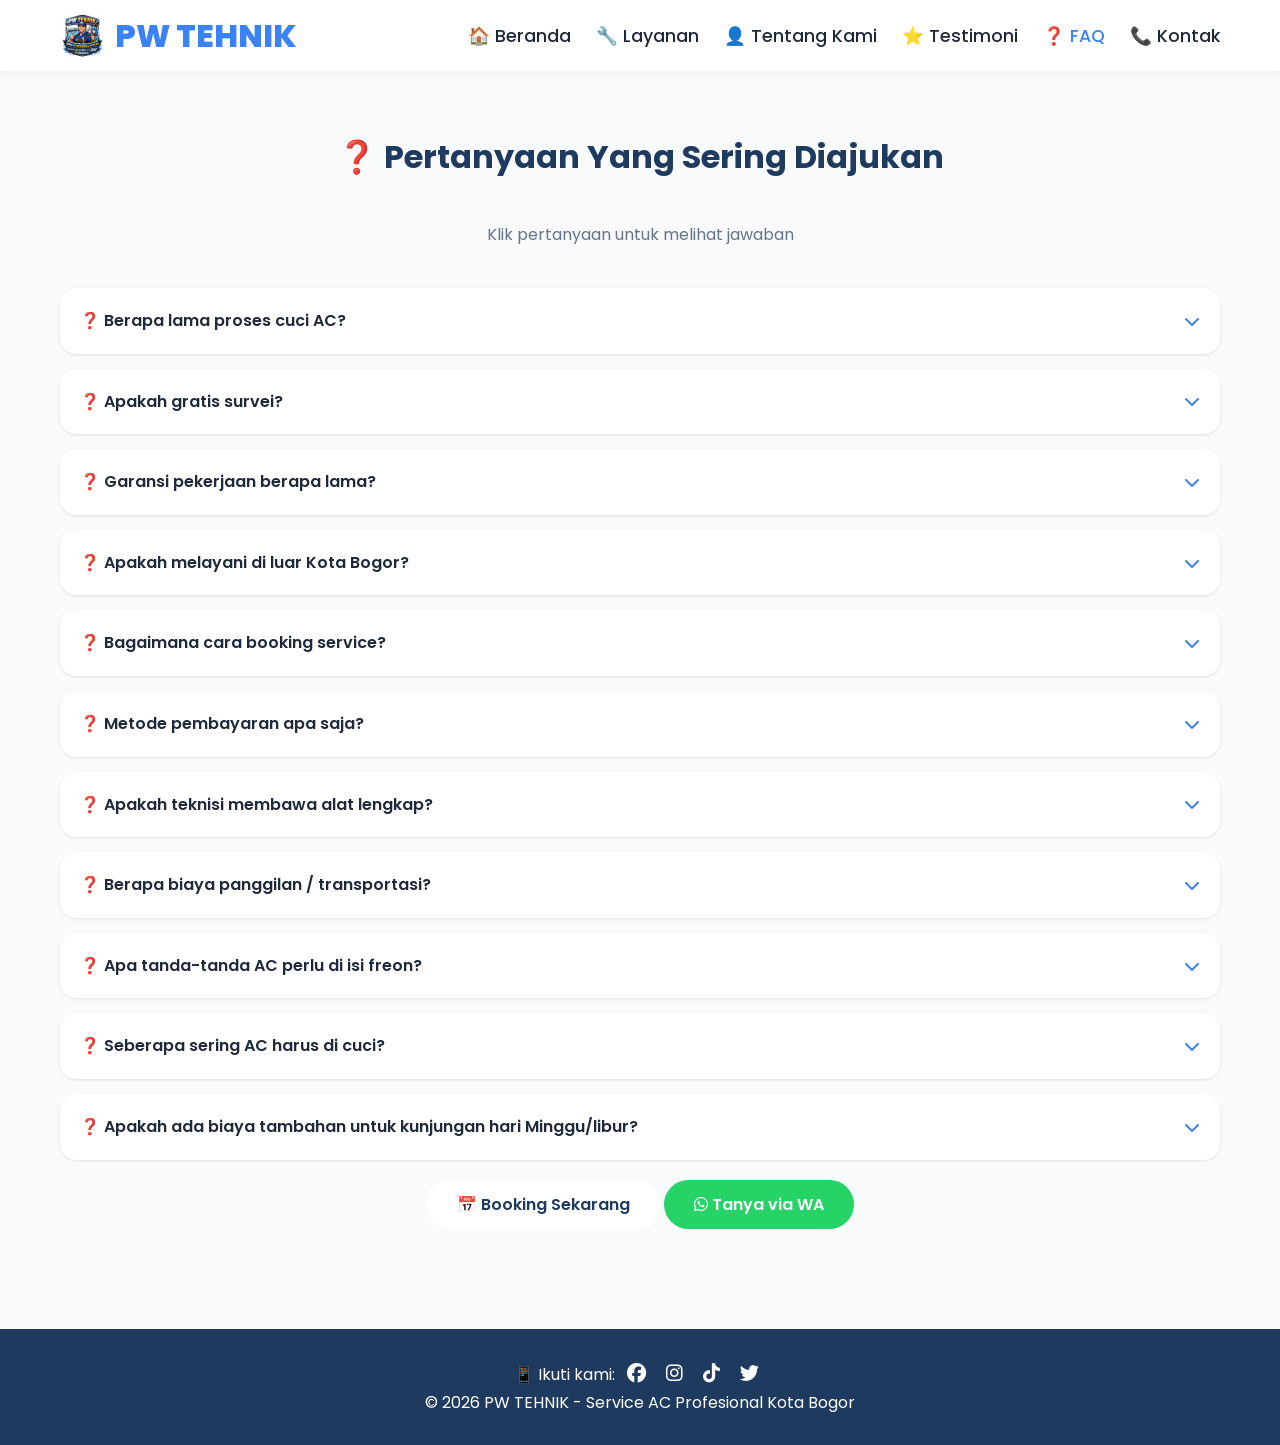
==== commit 8981649f: "delete portfolio" ====
--- a/faq.html
+++ b/faq.html
@@ -29,7 +29,7 @@
         <ul class="nav-menu" id="navMenu">
             <li><a href="index.html">🏠 Beranda</a></li>
             <li><a href="layanan.html">🔧 Layanan</a></li>
-            <li><a href="portfolio.html">📸 Portfolio</a></li>
+            <!-- <li><a href="portfolio.html">📸 Portfolio</a></li> -->
             <li><a href="tentang.html">👤 Tentang Kami</a></li>
             <li><a href="testimoni.html">⭐ Testimoni</a></li>
             <li><a href="faq.html" class="active">❓ FAQ</a></li>
--- a/css/style.css
+++ b/css/style.css
@@ -40,7 +40,7 @@
 .bg-white { background: var(--white); }
 .rounded-xl { border-radius: 16px; }
 
-/* ========== NAVBAR ========== */
+/* ========== NAVBAR (DIPERBAIKI) ========== */
 .navbar {
     background: var(--white);
     box-shadow: 0 2px 10px rgba(0,0,0,0.05);
@@ -101,6 +101,44 @@
     font-size: 1.8rem;
     cursor: pointer;
     color: var(--primary);
+}
+
+/* ========== RESPONSIVE NAVBAR (DIPERBAIKI) ========== */
+@media (max-width: 768px) {
+    .menu-toggle {
+        display: block;
+    }
+    
+    .nav-menu {
+        position: fixed;
+        top: 70px;
+        left: -100%;
+        width: 280px;
+        height: calc(100vh - 70px);
+        background: var(--white);
+        flex-direction: column;
+        gap: 0;
+        transition: left 0.3s ease-in-out;
+        box-shadow: 2px 0 15px rgba(0,0,0,0.1);
+        z-index: 999;
+        padding: 20px 0;
+        overflow-y: auto;
+    }
+    
+    .nav-menu.active {
+        left: 0;
+    }
+    
+    .nav-menu li {
+        width: 100%;
+    }
+    
+    .nav-menu a {
+        display: block;
+        padding: 12px 25px;
+        width: 100%;
+        border-bottom: 1px solid #e2e8f0;
+    }
 }
 
 /* ========== SLIDER FULL WIDTH ========== */
@@ -363,7 +401,7 @@
 .card i { font-size: 3rem; color: var(--secondary); margin-bottom: 15px; }
 .card h3 { margin-bottom: 10px; }
 
-/* ========== SERVICE CARD with IMAGE (UNTUK INDEX) ========== */
+/* ========== SERVICE CARD with IMAGE ========== */
 .service-card {
     background: var(--white);
     border-radius: 24px;
@@ -435,7 +473,7 @@
     width: 24px;
 }
 
-/* ========== FEATURE SHOWCASE (KENAPA PILIH KAMI) ========== */
+/* ========== FEATURE SHOWCASE ========== */
 .feature-showcase {
     background: linear-gradient(135deg, var(--primary), #2D4A6F);
     border-radius: 32px;
@@ -483,7 +521,7 @@
     opacity: 0.9;
 }
 
-/* ========== INFO CARD (MANFAAT SERVICE AC) ========== */
+/* ========== INFO CARD ========== */
 .info-card {
     background: linear-gradient(135deg, #e8f4f8, #d4eaf0);
     border-radius: 24px;
@@ -618,8 +656,8 @@
 }
 .service-chip.active .chip-price { background: rgba(255,255,255,0.2); }
 
-/* ========== PORTFOLIO ========== */
-.portfolio-grid {
+========== PORTFOLIO ==========
+/* .portfolio-grid {
     display: grid;
     grid-template-columns: repeat(auto-fit, minmax(280px, 1fr));
     gap: 25px;
@@ -653,7 +691,7 @@
     transition: transform 0.3s;
 }
 
-.portfolio-item:hover .portfolio-overlay { transform: translateY(0); }
+.portfolio-item:hover .portfolio-overlay { transform: translateY(0); } */
 
 /* ========== MODAL ========== */
 .modal {
@@ -754,7 +792,7 @@
     margin-top: 15px;
 }
 
-/* ========== AREA LIST (TENTANG PAGE) ========== */
+/* ========== AREA LIST ========== */
 .area-list {
     display: grid;
     grid-template-columns: repeat(auto-fit, minmax(150px, 1fr));
@@ -769,7 +807,7 @@
     font-size: 0.9rem;
 }
 
-/* ========== KECAMATAN TABS (TENTANG PAGE) - CENTER ========== */
+/* ========== KECAMATAN TABS ========== */
 .kecamatan-tabs {
     display: flex;
     flex-wrap: wrap;
@@ -820,7 +858,7 @@
     to { opacity: 1; transform: translateY(0); }
 }
 
-/* Header Kecamatan - CENTER */
+/* Header Kecamatan */
 .kecamatan-header {
     display: flex;
     align-items: center;
@@ -842,7 +880,7 @@
     margin: 0;
 }
 
-/* Grid Kelurahan - CENTER */
+/* Grid Kelurahan */
 .kelurahan-grid {
     display: grid;
     grid-template-columns: repeat(auto-fill, minmax(170px, 1fr));
@@ -902,7 +940,7 @@
     margin-top: 8px;
 }
 
-/* ========== FILTER BUTTONS (DENGAN GAMBAR - FLEXBOX FULL) ========== */
+/* ========== FILTER BUTTONS ========== */
 .filter-buttons {
     display: grid;
     grid-template-columns: repeat(3, 1fr);
@@ -1050,26 +1088,10 @@
     font-size: 1.2rem;
 }
 
-/* ========== RESPONSIVE ========== */
+/* ========== RESPONSIVE UMUM ========== */
 html { scroll-behavior: smooth; }
 
 @media (max-width: 768px) {
-    .menu-toggle { display: block; }
-    
-    .nav-menu {
-        display: none;
-        flex-direction: column;
-        position: absolute;
-        top: 70px;
-        left: 0;
-        right: 0;
-        background: var(--white);
-        padding: 20px;
-        box-shadow: 0 10px 20px rgba(0,0,0,0.1);
-        z-index: 999;
-    }
-    .nav-menu.active { display: flex; }
-    
     .slide-full img { height: 200px; }
     
     .slider-btn-full {
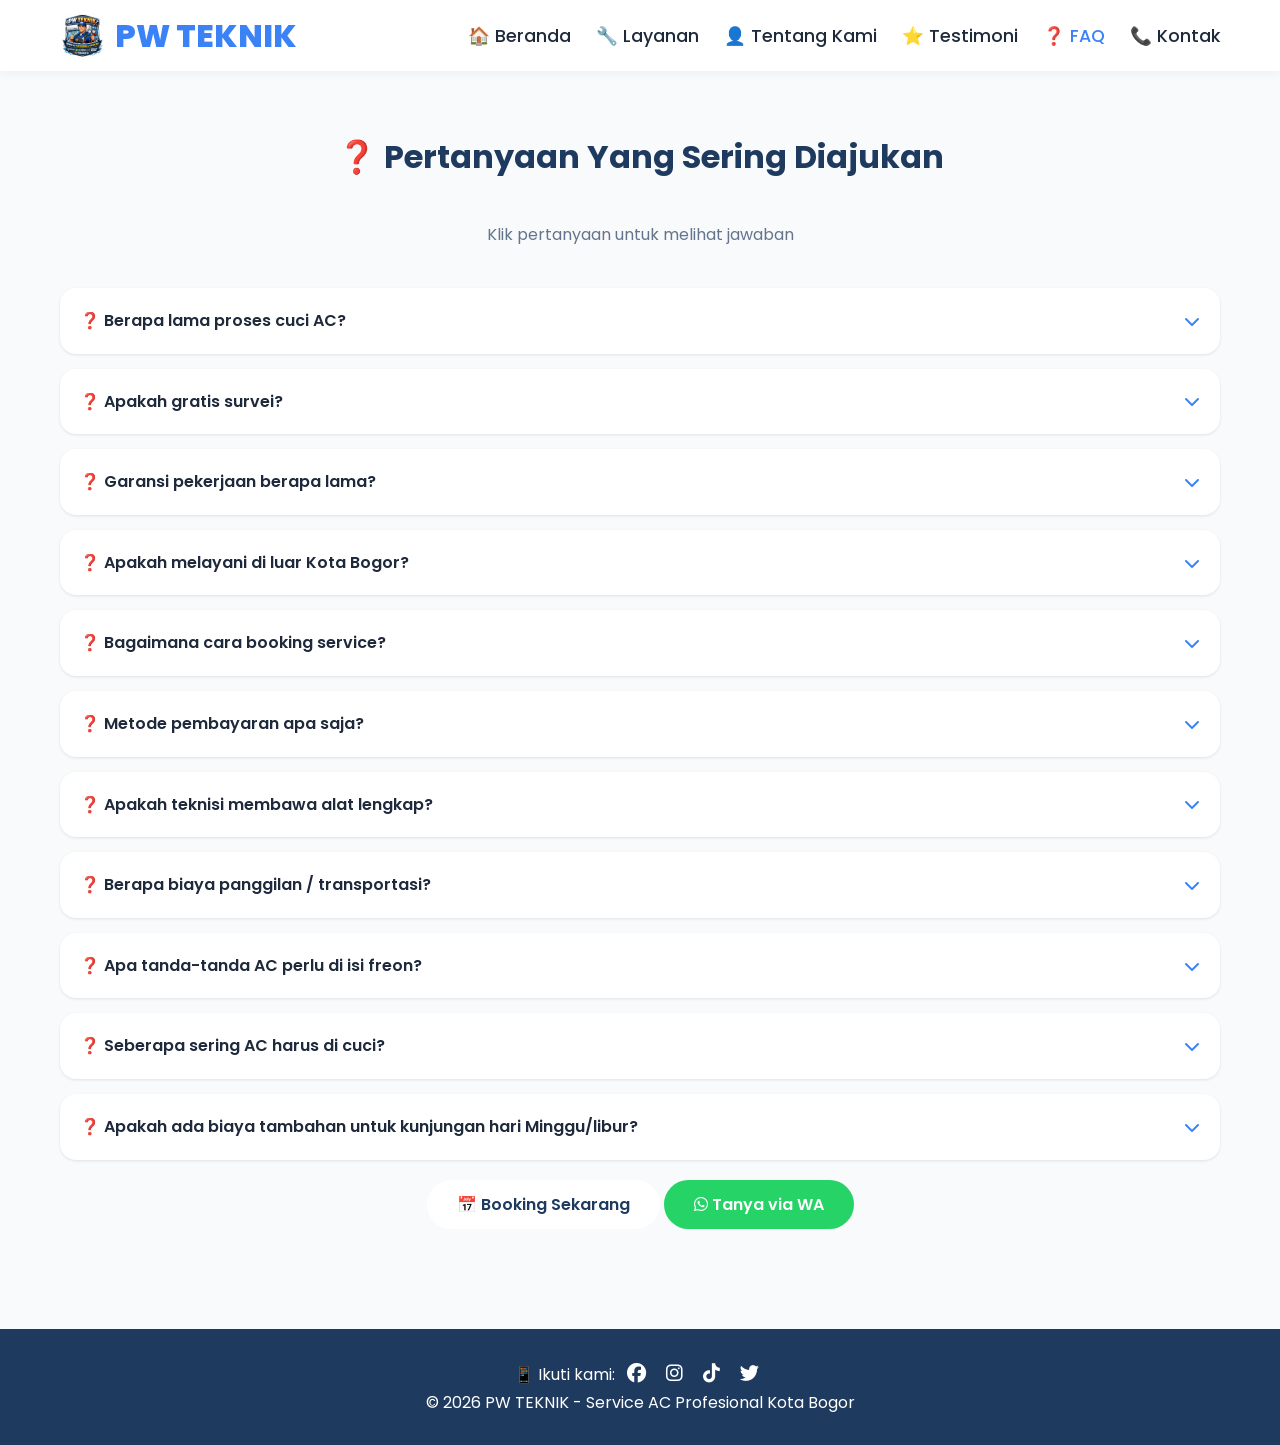
==== commit 26be0e4a: "pw tehnik > pw teknik" ====
--- a/faq.html
+++ b/faq.html
@@ -3,7 +3,7 @@
 <head>
     <meta charset="UTF-8">
     <meta name="viewport" content="width=device-width, initial-scale=1.0">
-    <title>FAQ - Pertanyaan Umum Service AC | PW TEHNIK</title>
+    <title>FAQ - Pertanyaan Umum Service AC | PW TEKNIK</title>
     <meta name="description" content="Pertanyaan umum seputar service AC: berapa lama proses cuci AC, garansi, biaya survei, dan lainnya. Konsultasi gratis.">
     <meta name="keywords" content="FAQ service AC, pertanyaan service AC, tips AC, konsultasi AC Bogor">
     
@@ -20,8 +20,8 @@
 <nav class="navbar">
     <div class="nav-container">
         <a href="index.html" class="logo">
-            <img src="assets/logo.jpeg" alt="Logo PW TEHNIK" style="height: 45px; vertical-align: middle; border-radius: 10px;">
-            <span>PW TEHNIK</span>
+            <img src="assets/logo.jpeg" alt="Logo PW TEKNIK" style="height: 45px; vertical-align: middle; border-radius: 10px;">
+            <span>PW TEKNIK</span>
         </a>
         <div class="menu-toggle" id="menuToggle">
             <i class="fas fa-bars"></i>
@@ -187,7 +187,7 @@
             <a href="#"><i class="fab fa-tiktok"></i></a>
             <a href="#"><i class="fab fa-twitter"></i></a>
         </p>
-        <p>© 2026 PW TEHNIK - Service AC Profesional Kota Bogor</p>
+        <p>© 2026 PW TEKNIK - Service AC Profesional Kota Bogor</p>
     </div>
 </footer>
 
